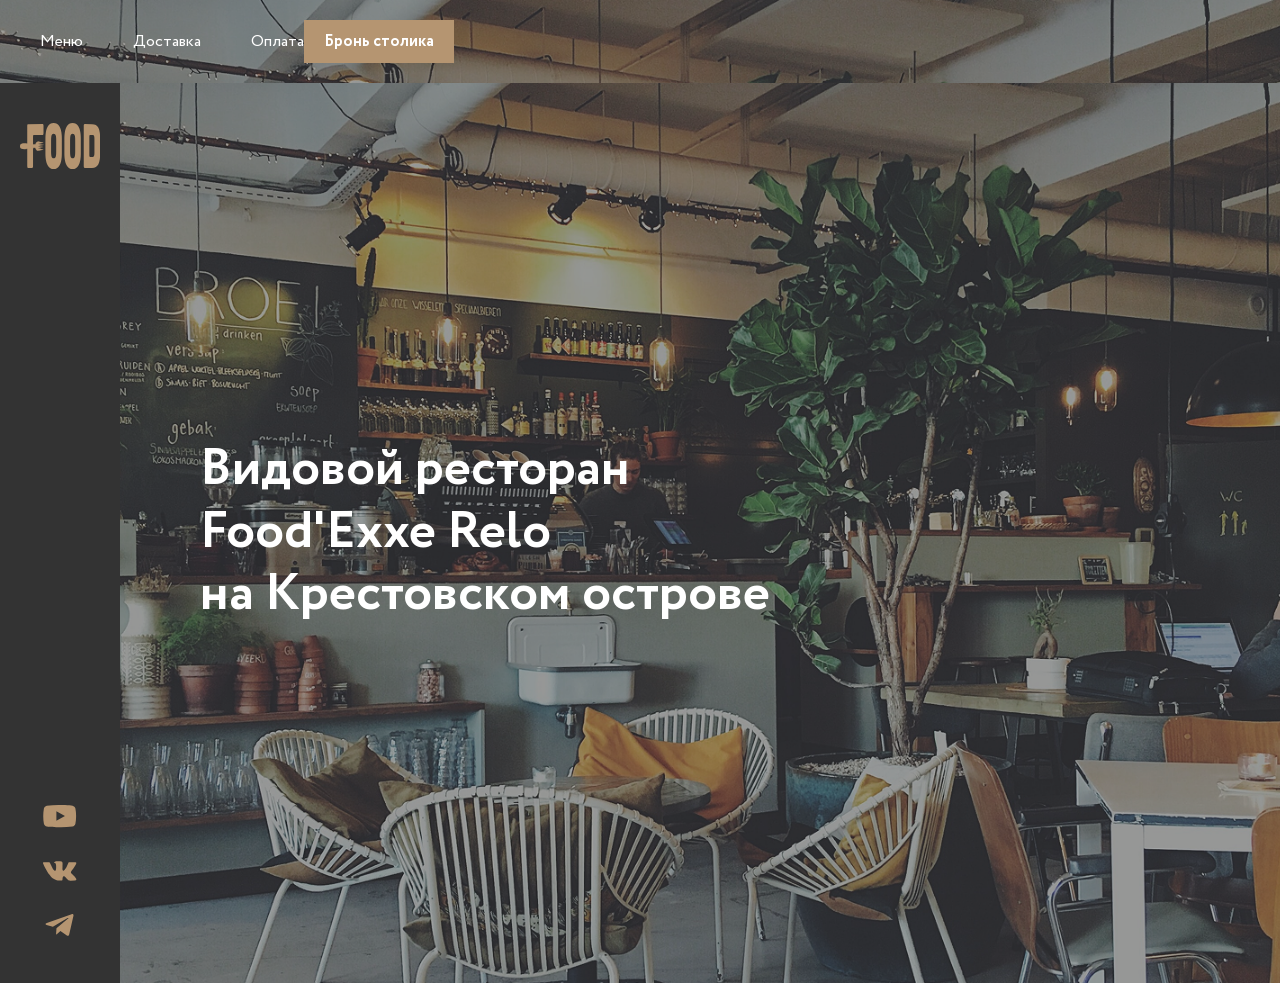
==== index.html @ ebe702dc "Update index.html" ====
<!DOCTYPE html>
<html lang="en">

<head>
    <meta charset="UTF-8">
    <meta name="viewport" content="width=device-width, initial-scale=1.0">
    <title>Food+</title>
    <link rel="stylesheet" href="styles/styles.css">
    <link rel="stylesheet" href="styles/fonts.css">
</head>

<body>
    <!-- ШАПКА (навигация) -->
    <header class="header">
        <div class="header__container">
            <div class="header__nav">
                <ul class="header__list">
                    <li><a class="header__list-link" href="#">Меню</a></li>
                    <li><a class="header__list-link" href="#">Доставка</a></li>
                    <li><a class="header__list-link" href="#">Оплата</a></li>
                </ul>
                <a class="header__button" href="#">Бронь столика</a>
            </div>
        </div>
    </header>

    <!-- ОСНОВНОЙ ЭКРАН (левая полоса + контент) -->
    <main class="main">
        <div class="first-screen">
            <!-- Левая полоса с логотипом и соцсетями -->
            <div class="left-bar">
                <div class="left-bar__logo">
                    <img src="images/logo.svg" alt="Логотип" width="80" height="46">
                </div>
                <div class="left-bar__socials">
                    <a href="#"><img src="images/YouTube_icon.svg" alt="YouTube" width="33.33" height="22.23"></a>
                    <a href="#"><img src="images/Vk_icon.svg" alt="VK" width="33.33" height="22.23"></a>
                    <a href="#"><img src="images/Telegram_icon.svg" alt="Telegram" width="33.33" height="22.23"></a>
                </div>
            </div>

            <!-- Контент справа -->
            <div class="first-screen__content">
                <h1 class="first-screen__title">
                    Видовой ресторан<br>
                    Food'Exxe Relo<br>
                    на Крестовском острове
                </h1>
            </div>
        </div>
    </main>
</body>

</html>
---- styles/styles.css ----
:root {
    --white: #FFFFFF;
    --orang: #B59571;
    --accent: #333333;
}

* {
    margin: 0;
    padding: 0;
    box-sizing: border-box;
}

body {
    font-family: "Circe", sans-serif;
    background-image: url('../images/main_background.png');
    background-repeat: no-repeat;
    background-position: center;
    background-attachment: fixed;
    background-size: cover;
    margin: 0;
    min-height: 100vh;
}

.header {
    display: flex;
    align-items: center;
    padding: 20px 40px;
}

.header__contanier { 
    max-width: 1200px;
    margin-inline: auto;
    padding: 0 20px;
    width: 100%;
}

.header__nav {
    display: flex;
    justify-content: space-between;
    align-items: center;
    width: 100%;
}

.header__right-group {
    display: flex;
    align-items: center;
    gap: 50px;
}

.logo {
    flex-shrink: 0;
}

.header__list {
    display: flex;
    gap: 50px;
    margin: 0;
    padding: 0;
}

ul {
    list-style: none;
}

.header__list-link {
    font-family: "Circe", sans-serif;
    font-weight: 400;
    font-size: 16px;
    letter-spacing: 0px;
    color: var(--white);
    text-decoration: none;
}

a {
    text-decoration: none;
}

.header__button {
    font-weight: 700;
    font-size: 16px;
    color: var(--white);
    padding: 10px 20px;
    background-color: var(--orang);
    text-decoration: none;
    transition: background-color 0.2s;
    white-space: nowrap;
}

.header__button:hover {
    background-color: #9e7a58;
}




.main {
    min-height: 100vh;
}

.first-screen {
    display: flex;
    min-height: 100vh;
}

/* Левая полоса */
.left-bar {
    width: 120px;
    background-color: var(--accent); /* #B59571 */
    display: flex;
    flex-direction: column;
    justify-content: space-between;
    align-items: center;
    padding: 40px 0;
    flex-shrink: 0;
}

.left-bar__logo img {
    display: block;
}

/* Блок с иконками соцсетей */
.left-bar__socials {
    display: flex;
    flex-direction: column;
    gap: 25px;
}

.social-link {
    display: block;
    transition: opacity 0.2s;
}

.social-link:hover {
    opacity: 0.7;
}

.social-link img {
    display: block;
}

/* Правая часть с контентом */
.first-screen__content {
    flex: 1;
    display: flex;
    align-items: center;
    padding-left: 80px;
    background-image: url('../images/main_background.png');
    background-size: cover;
    background-position: center;
}

.first-screen__title {
    font-family: "Circe", sans-serif;
    font-size: 52px;
    font-weight: 700;
    color: var(--white);
    line-height: 1.2;
    max-width: 600px;
}
---- styles/fonts.css ----
@font-face {
    font-family: 'Circe';
    src: url('../fonts/Circe-Regular.woff2') format('woff2');
    font-weight: normal;
    font-style: normal;
    font-display: swap;
}@font-face {
    font-family: 'Circe';
    src: url('../fonts/Circe-Bold.woff2') format('woff2');
    font-weight: 700;
    font-style: normal;
    font-display: swap;
}
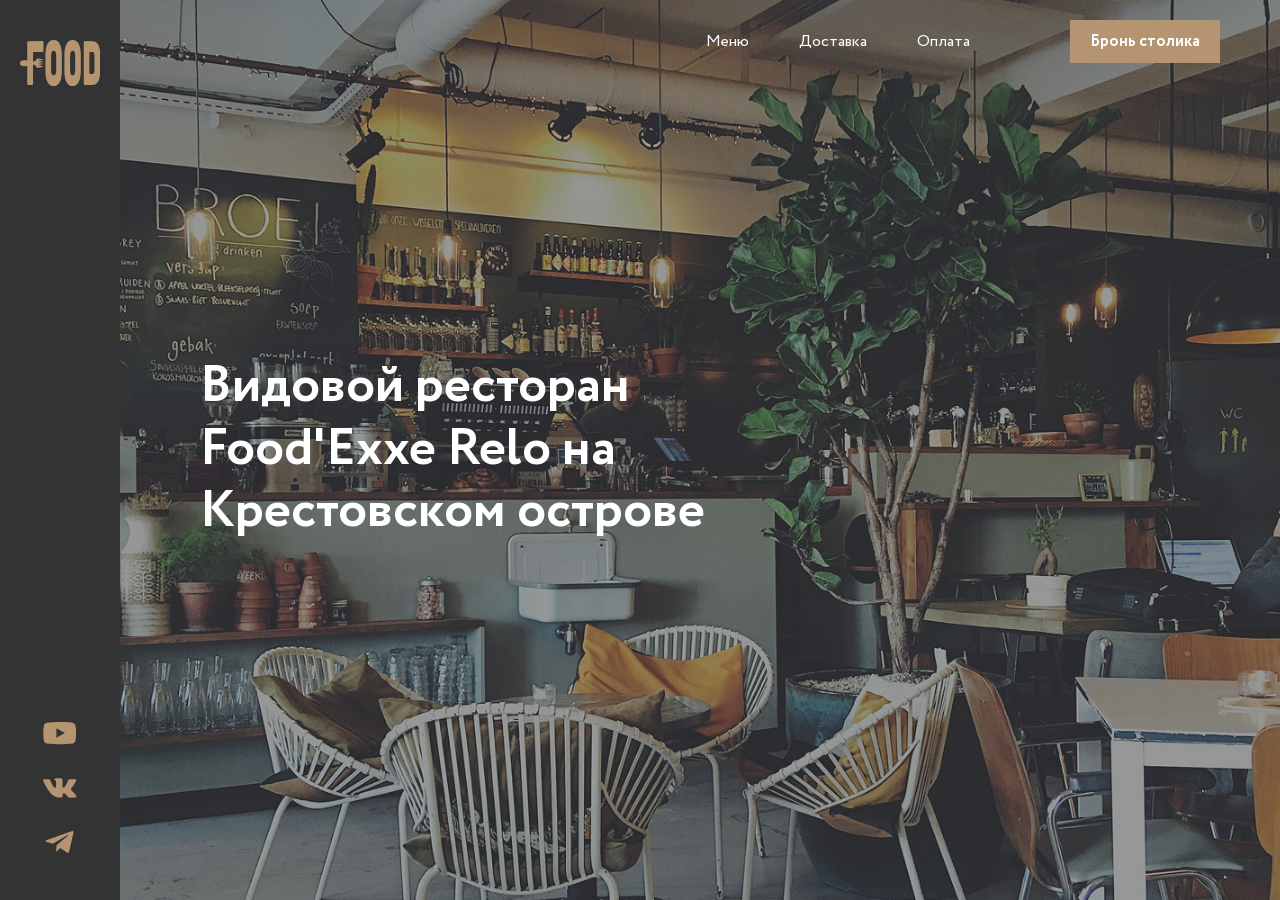
==== commit b88df695: "Update index.html" ====
--- a/index.html
+++ b/index.html
@@ -10,7 +10,7 @@
 </head>
 
 <body>
-    <!-- ШАПКА (навигация) -->
+    <!-- ШАПКА (только навигация справа) -->
     <header class="header">
         <div class="header__container">
             <div class="header__nav">
@@ -27,13 +27,13 @@
     <!-- ОСНОВНОЙ ЭКРАН (левая полоса + контент) -->
     <main class="main">
         <div class="first-screen">
-            <!-- Левая полоса с логотипом и соцсетями -->
+            <!-- Левая полоса: ТОЛЬКО логотип и соцсети -->
             <div class="left-bar">
                 <div class="left-bar__logo">
                     <img src="images/logo.svg" alt="Логотип" width="80" height="46">
                 </div>
                 <div class="left-bar__socials">
-                    <a href="#"><img src="images/YouTube_icon.svg" alt="YouTube" width="33.33" height="22.23"></a>
+                    <a href="#"><img src="images/YouTube_icon.svg" alt="YouTube" width="33.33" height="22.23"></a>                    
                     <a href="#"><img src="images/Vk_icon.svg" alt="VK" width="33.33" height="22.23"></a>
                     <a href="#"><img src="images/Telegram_icon.svg" alt="Telegram" width="33.33" height="22.23"></a>
                 </div>
@@ -41,11 +41,11 @@
 
             <!-- Контент справа -->
             <div class="first-screen__content">
-                <h1 class="first-screen__title">
-                    Видовой ресторан<br>
-                    Food'Exxe Relo<br>
-                    на Крестовском острове
-                </h1>
+                <div class="content-wrapper">
+                    <h1 class="first-screen__title">
+                        Видовой ресторан Food'Exxe Relo на Крестовском острове
+                    </h1>
+                </div>
             </div>
         </div>
     </main>
--- a/styles/styles.css
+++ b/styles/styles.css
@@ -1,7 +1,7 @@
 :root {
     --white: #FFFFFF;
+    --accent: #333333;
     --orang: #B59571;
-    --accent: #333333;
 }
 
 * {
@@ -12,23 +12,22 @@
 
 body {
     font-family: "Circe", sans-serif;
-    background-image: url('../images/main_background.png');
-    background-repeat: no-repeat;
-    background-position: center;
-    background-attachment: fixed;
-    background-size: cover;
     margin: 0;
     min-height: 100vh;
 }
 
+/* ===== ШАПКА ===== */
 .header {
-    display: flex;
-    align-items: center;
+    position: absolute;  /* Важно! Шапка поверх первого экрана */
+    top: 0;
+    left: 0;
+    width: 100%;
+    z-index: 100;
     padding: 20px 40px;
 }
 
-.header__contanier { 
-    max-width: 1200px;
+.header__container {
+    max-width: 1400px;
     margin-inline: auto;
     padding: 0 20px;
     width: 100%;
@@ -36,42 +35,23 @@
 
 .header__nav {
     display: flex;
-    justify-content: space-between;
-    align-items: center;
-    width: 100%;
-}
-
-.header__right-group {
-    display: flex;
+    justify-content: flex-end;
     align-items: center;
     gap: 50px;
-}
-
-.logo {
-    flex-shrink: 0;
 }
 
 .header__list {
     display: flex;
     gap: 50px;
+    list-style: none;
     margin: 0;
     padding: 0;
 }
 
-ul {
-    list-style: none;
-}
-
 .header__list-link {
-    font-family: "Circe", sans-serif;
     font-weight: 400;
     font-size: 16px;
-    letter-spacing: 0px;
     color: var(--white);
-    text-decoration: none;
-}
-
-a {
     text-decoration: none;
 }
 
@@ -82,6 +62,7 @@
     padding: 10px 20px;
     background-color: var(--orang);
     text-decoration: none;
+    margin-left: 50px;
     transition: background-color 0.2s;
     white-space: nowrap;
 }
@@ -90,9 +71,7 @@
     background-color: #9e7a58;
 }
 
-
-
-
+/* ===== ПЕРВЫЙ ЭКРАН ===== */
 .main {
     min-height: 100vh;
 }
@@ -105,7 +84,7 @@
 /* Левая полоса */
 .left-bar {
     width: 120px;
-    background-color: var(--accent); /* #B59571 */
+    background-color: var(--accent);
     display: flex;
     flex-direction: column;
     justify-content: space-between;
@@ -114,28 +93,19 @@
     flex-shrink: 0;
 }
 
-.left-bar__logo img {
-    display: block;
-}
-
-/* Блок с иконками соцсетей */
 .left-bar__socials {
     display: flex;
     flex-direction: column;
     gap: 25px;
 }
 
-.social-link {
+.left-bar__socials a {
     display: block;
     transition: opacity 0.2s;
 }
 
-.social-link:hover {
+.left-bar__socials a:hover {
     opacity: 0.7;
-}
-
-.social-link img {
-    display: block;
 }
 
 /* Правая часть с контентом */
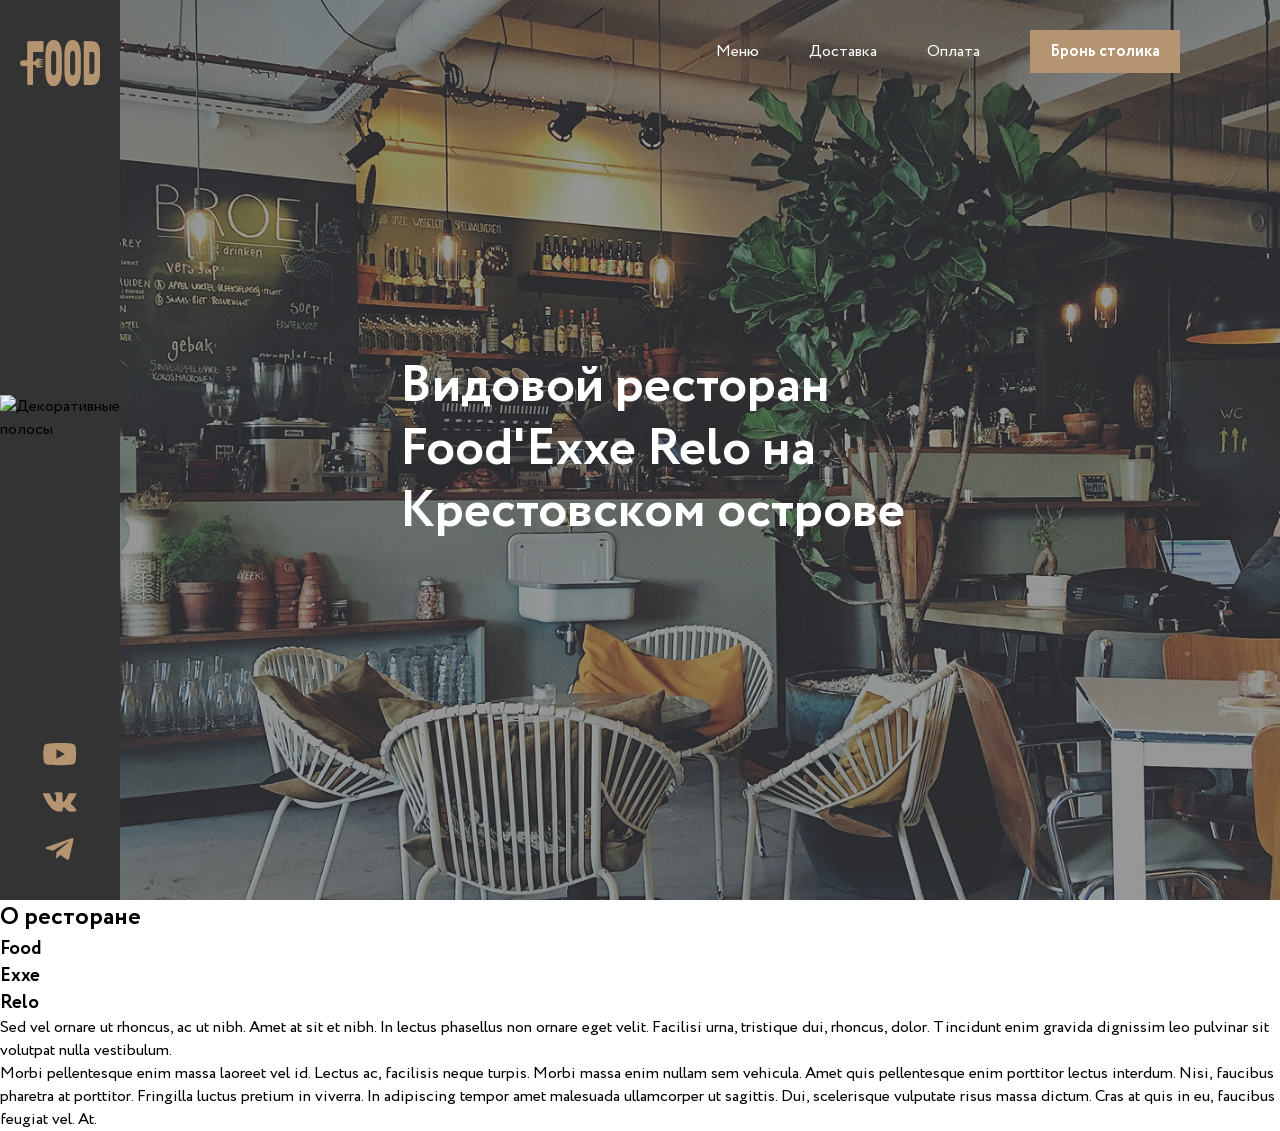
==== commit 359e5b94: "Update index.html" ====
--- a/index.html
+++ b/index.html
@@ -1,16 +1,15 @@
 <!DOCTYPE html>
-<html lang="en">
+<html lang="ru">
 
 <head>
     <meta charset="UTF-8">
     <meta name="viewport" content="width=device-width, initial-scale=1.0">
-    <title>Food+</title>
+    <title>Food'Exxe Relo</title>
     <link rel="stylesheet" href="styles/styles.css">
     <link rel="stylesheet" href="styles/fonts.css">
 </head>
 
 <body>
-    <!-- ШАПКА (только навигация справа) -->
     <header class="header">
         <div class="header__container">
             <div class="header__nav">
@@ -24,30 +23,58 @@
         </div>
     </header>
 
-    <!-- ОСНОВНОЙ ЭКРАН (левая полоса + контент) -->
     <main class="main">
-        <div class="first-screen">
-            <!-- Левая полоса: ТОЛЬКО логотип и соцсети -->
-            <div class="left-bar">
-                <div class="left-bar__logo">
-                    <img src="images/logo.svg" alt="Логотип" width="80" height="46">
+        <section class="hero">
+            <div class="hero__container">
+                <div class="first-screen">
+                    <div class="left-bar">
+                        <div class="left-bar__logo">
+                            <img src="images/logo.svg" alt="Логотип" width="80" height="46">
+                        </div>
+                        <div class="left-bar__stripes">
+                            <img src="images/stripes.svg" alt="Декоративные полосы">
+                        </div>
+                        <div class="left-bar__socials">
+                            <a href="#"><img src="images/YouTube_icon.svg" alt="YouTube" width="33.33"
+                                    height="22.23"></a>
+                            <a href="#"><img src="images/Vk_icon.svg" alt="VK" width="33.33" height="20"></a>
+                            <a href="#"><img src="images/Telegram_icon.svg" alt="Telegram" width="22.22"
+                                    height="17.78"></a>
+                        </div>
+                    </div>
+                    <div class="first-screen__content">
+                        <div class="content-wrapper">
+                            <h1 class="first-screen__title">
+                                Видовой ресторан Food'Exxe Relo на Крестовском острове
+                            </h1>
+                        </div>
+                    </div>
                 </div>
-                <div class="left-bar__socials">
-                    <a href="#"><img src="images/YouTube_icon.svg" alt="YouTube" width="33.33" height="22.23"></a>                    
-                    <a href="#"><img src="images/Vk_icon.svg" alt="VK" width="33.33" height="22.23"></a>
-                    <a href="#"><img src="images/Telegram_icon.svg" alt="Telegram" width="33.33" height="22.23"></a>
+                <div>
+        </section>
+        <section class="about">
+            <div class="about__container">
+                <div class="about__content">
+                    <h2 class="about__subtitle">О ресторане</h2>
+                    <h3 class="about__title">
+                       Food<br> Exxe<br> Relo<br> 
+                    </h3>
+                    <p class="about__text">
+                        Sed vel ornare ut rhoncus, ac ut nibh. Amet at sit et nibh. In lectus phasellus non ornare eget
+                        velit. Facilisi urna, tristique dui, rhoncus, dolor. Tincidunt enim gravida dignissim leo
+                        pulvinar sit volutpat nulla vestibulum.
+                    </p>
+                    <p class="about__text">
+                        Morbi pellentesque enim massa laoreet vel id. Lectus ac, facilisis neque turpis. Morbi massa
+                        enim nullam sem vehicula. Amet quis pellentesque enim porttitor lectus interdum. Nisi, faucibus
+                        pharetra at porttitor. Fringilla luctus pretium in viverra. In adipiscing tempor amet malesuada
+                        ullamcorper ut sagittis. Dui, scelerisque vulputate risus massa dictum. Cras at quis in eu,
+                        faucibus feugiat vel. At.
+                    </p>
                 </div>
             </div>
+        </section>
 
-            <!-- Контент справа -->
-            <div class="first-screen__content">
-                <div class="content-wrapper">
-                    <h1 class="first-screen__title">
-                        Видовой ресторан Food'Exxe Relo на Крестовском острове
-                    </h1>
-                </div>
-            </div>
-        </div>
     </main>
 </body>
 
--- a/styles/styles.css
+++ b/styles/styles.css
@@ -1,6 +1,6 @@
 :root {
     --white: #FFFFFF;
-    --accent: #333333;
+    --accent: #333333;  
     --orang: #B59571;
 }
 
@@ -16,20 +16,18 @@
     min-height: 100vh;
 }
 
-/* ===== ШАПКА ===== */
+/* ===== ШАПКА (навигация справа) ===== */
 .header {
-    position: absolute;  /* Важно! Шапка поверх первого экрана */
+    position: absolute;
     top: 0;
-    left: 0;
-    width: 100%;
+    right: 0;      
+    left: auto;
+    width: auto;
     z-index: 100;
-    padding: 20px 40px;
+    padding: 30px 100px;  
 }
 
 .header__container {
-    max-width: 1400px;
-    margin-inline: auto;
-    padding: 0 20px;
     width: 100%;
 }
 
@@ -44,8 +42,6 @@
     display: flex;
     gap: 50px;
     list-style: none;
-    margin: 0;
-    padding: 0;
 }
 
 .header__list-link {
@@ -62,7 +58,6 @@
     padding: 10px 20px;
     background-color: var(--orang);
     text-decoration: none;
-    margin-left: 50px;
     transition: background-color 0.2s;
     white-space: nowrap;
 }
@@ -81,7 +76,7 @@
     min-height: 100vh;
 }
 
-/* Левая полоса */
+/* Левая полоса (ТОЛЬКО логотип и соцсети) */
 .left-bar {
     width: 120px;
     background-color: var(--accent);
@@ -99,13 +94,10 @@
     gap: 25px;
 }
 
-.left-bar__socials a {
+.left-bar__socials img {
+    width: 33.33px;
+    height: 22.23px;
     display: block;
-    transition: opacity 0.2s;
-}
-
-.left-bar__socials a:hover {
-    opacity: 0.7;
 }
 
 /* Правая часть с контентом */
@@ -113,10 +105,11 @@
     flex: 1;
     display: flex;
     align-items: center;
-    padding-left: 80px;
+    justify-content: center;  
     background-image: url('../images/main_background.png');
     background-size: cover;
     background-position: center;
+    padding: 0 60px;
 }
 
 .first-screen__title {
@@ -126,4 +119,5 @@
     color: var(--white);
     line-height: 1.2;
     max-width: 600px;
+    text-align: left;
 }
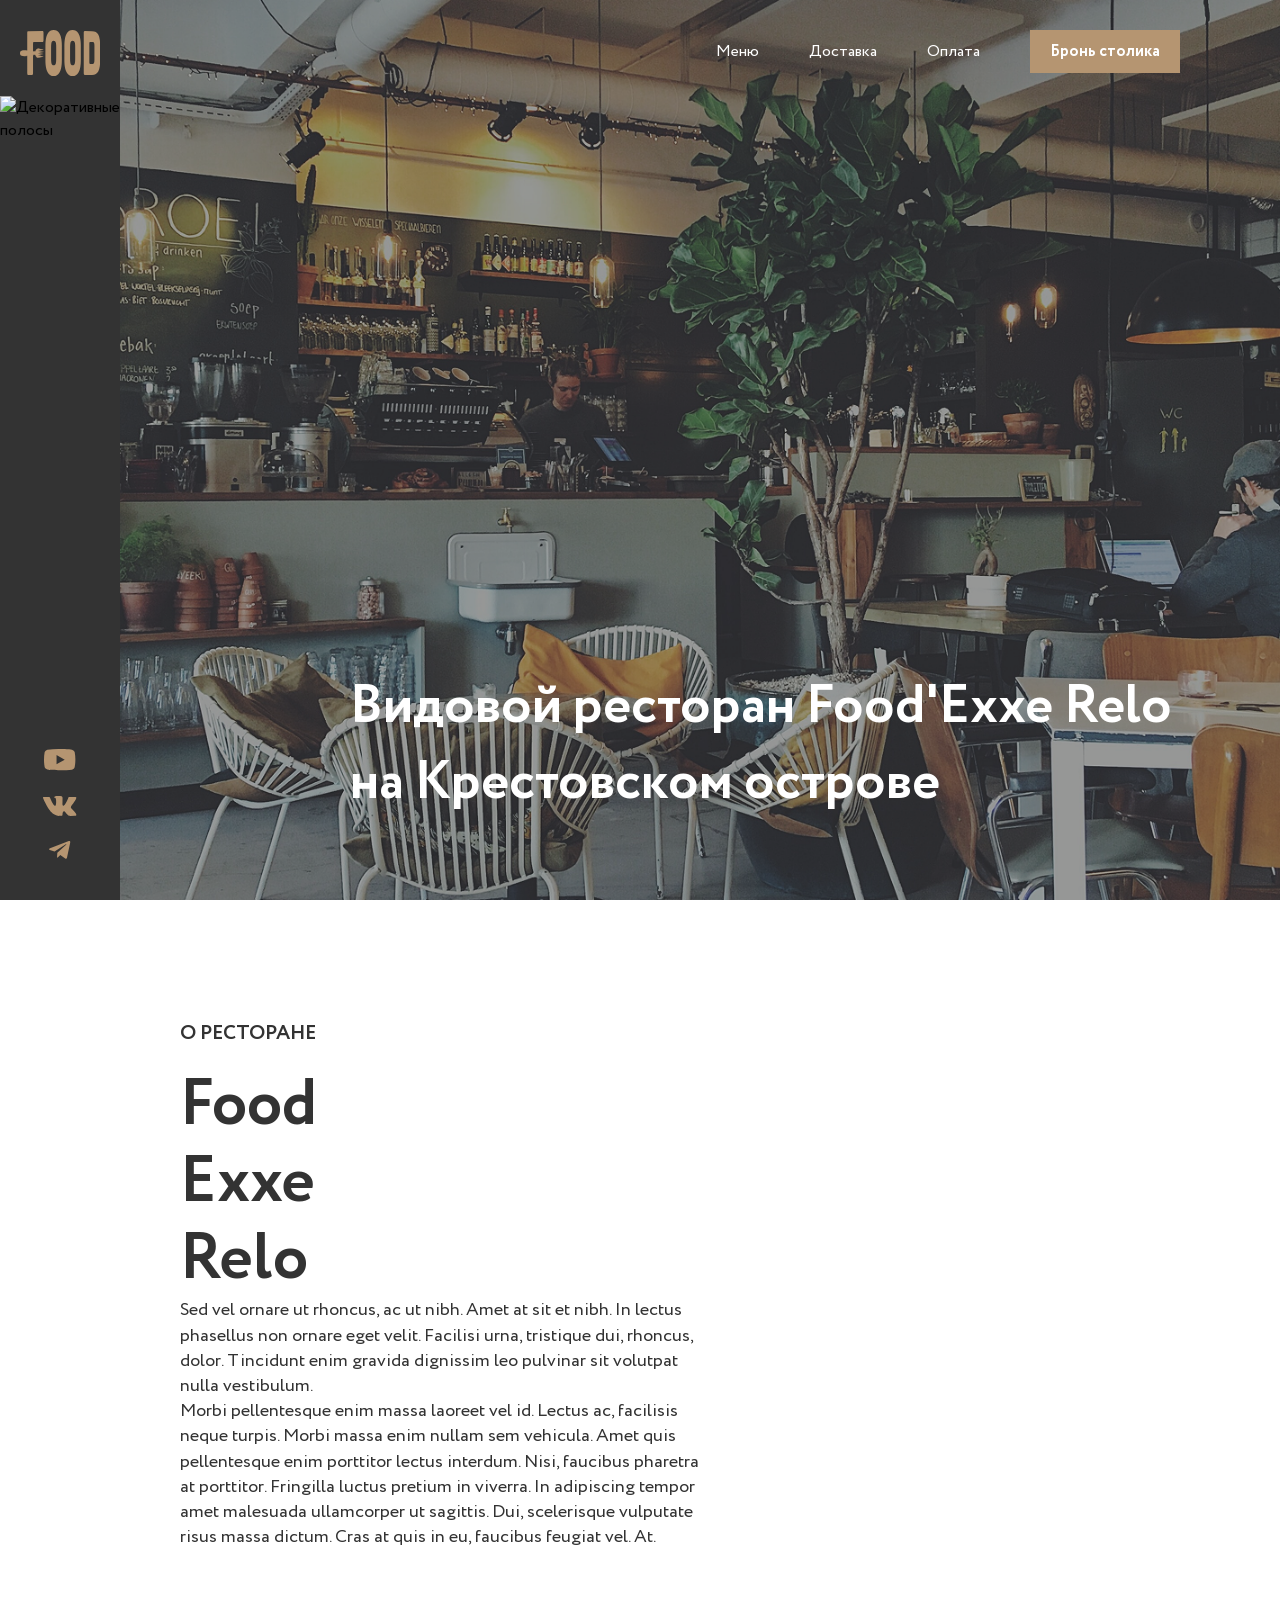
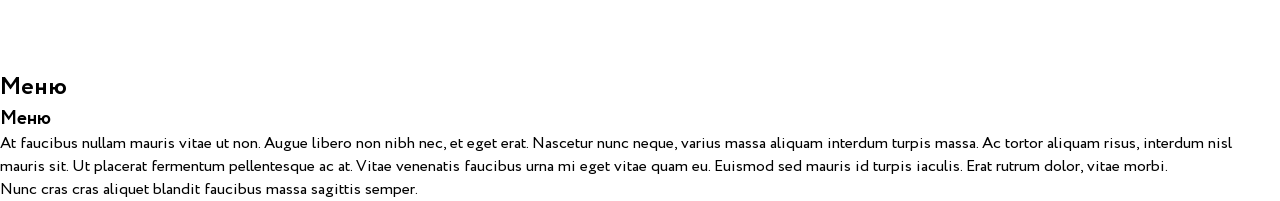
==== commit f1a6594a: "Update index.html" ====
--- a/index.html
+++ b/index.html
@@ -11,16 +11,16 @@
 
 <body>
     <header class="header">
-        <div class="header__container">
-            <div class="header__nav">
+        <nav class="header__container">
+            <nav class="header__nav">
                 <ul class="header__list">
                     <li><a class="header__list-link" href="#">Меню</a></li>
                     <li><a class="header__list-link" href="#">Доставка</a></li>
                     <li><a class="header__list-link" href="#">Оплата</a></li>
                 </ul>
                 <a class="header__button" href="#">Бронь столика</a>
-            </div>
-        </div>
+            </nav>
+        </nav>
     </header>
 
     <main class="main">
@@ -34,13 +34,13 @@
                         <div class="left-bar__stripes">
                             <img src="images/stripes.svg" alt="Декоративные полосы">
                         </div>
-                        <div class="left-bar__socials">
+                        <nav class="left-bar__socials">
                             <a href="#"><img src="images/YouTube_icon.svg" alt="YouTube" width="33.33"
                                     height="22.23"></a>
                             <a href="#"><img src="images/Vk_icon.svg" alt="VK" width="33.33" height="20"></a>
                             <a href="#"><img src="images/Telegram_icon.svg" alt="Telegram" width="22.22"
                                     height="17.78"></a>
-                        </div>
+                        </nav>
                     </div>
                     <div class="first-screen__content">
                         <div class="content-wrapper">
@@ -74,6 +74,28 @@
                 </div>
             </div>
         </section>
+        <section class="menu">
+            <div class="menu__contanier">
+                <div class="menu__content">
+                    <h2 class="menu__subtitle">Меню</h2>
+                    <h3 class="menu__title">Меню</h3>
+                    <p class="menu__text">
+                        At faucibus nullam mauris vitae ut non. Augue libero non nibh nec,
+                        et eget erat. Nascetur nunc neque, varius massa aliquam interdum
+                        turpis massa. Ac tortor aliquam risus, interdum nisl mauris sit. Ut
+                        placerat fermentum pellentesque ac at. Vitae venenatis faucibus
+                        urna mi eget vitae quam eu. Euismod sed mauris id turpis iaculis. Erat
+                        rutrum dolor, vitae morbi.
+                    </p>
+                    <p class="menu__text">
+                        Nunc cras cras aliquet blandit faucibus massa sagittis semper.
+                    </p>
+                </div>
+                <div class="menu_picture">
+                    
+                </div>
+            </div>
+        </section>
 
     </main>
 </body>
--- a/styles/styles.css
+++ b/styles/styles.css
@@ -16,7 +16,7 @@
     min-height: 100vh;
 }
 
-/* ===== ШАПКА (навигация справа) ===== */
+/* Шапка */
 .header {
     position: absolute;
     top: 0;
@@ -27,8 +27,9 @@
     padding: 30px 100px;  
 }
 
-.header__container {
+[class*="__container"]{
     width: 100%;
+    margin-inline: auto;
 }
 
 .header__nav {
@@ -66,58 +67,148 @@
     background-color: #9e7a58;
 }
 
-/* ===== ПЕРВЫЙ ЭКРАН ===== */
+/* Первая страница */
 .main {
     min-height: 100vh;
 }
 
+.hero {
+    padding-block: 0px;
+}
+
+.hero__container{
+    position: relative;
+}
+
 .first-screen {
     display: flex;
     min-height: 100vh;
 }
 
-/* Левая полоса (ТОЛЬКО логотип и соцсети) */
+/* Левая полоса */
 .left-bar {
     width: 120px;
     background-color: var(--accent);
     display: flex;
     flex-direction: column;
-    justify-content: space-between;
     align-items: center;
-    padding: 40px 0;
     flex-shrink: 0;
+    min-height: 100vh;
+}
+
+.left-bar__logo {
+    margin-top: 30px;
+}
+
+.left-bar__logo img {
+    display: block;
+    max-width: 80px;
+    height: auto;
+}
+
+.left-bar__stripes {
+    margin-top: 20px;
+}
+
+.left-bar__stripes img {
+    display: block;
+    width: auto;
+    height: auto;
 }
 
 .left-bar__socials {
+    margin-top: auto;
+    margin-bottom: 41px;
     display: flex;
     flex-direction: column;
+    align-items: center;
     gap: 25px;
 }
 
+.left-bar__socials a {
+    display: flex;
+    justify-content: center;
+    padding: 0 43px;
+}
+
 .left-bar__socials img {
-    width: 33.33px;
-    height: 22.23px;
     display: block;
-}
-
-/* Правая часть с контентом */
-.first-screen__content {
+    object-fit: contain;
+}
+
+/* часть с текстом */
+.first-screen{
     flex: 1;
-    display: flex;
-    align-items: center;
-    justify-content: center;  
     background-image: url('../images/main_background.png');
     background-size: cover;
     background-position: center;
+    position: relative;
+}
+
+.first-screen__title { 
+    position: absolute;
+    padding-block: 670px;
+    left: 350px;
+    right: auto;
+    bottom: auto;
+    
+    font-family: "Circe", sans-serif;
+    font-weight: 700;
+    font-size: 54px;
+    line-height: 140%;
+    letter-spacing: normal;
+    color: var(--white);
+    
+    max-width: 856px;
+    margin: 0;
+}
+
+/* О ресторане */
+.about {
+    padding: 120px;
+}
+
+.about__container {
+    max-width: 1200px;
+    margin: 0 auto;
     padding: 0 60px;
 }
 
-.first-screen__title {
-    font-family: "Circe", sans-serif;
-    font-size: 52px;
-    font-weight: 700;
-    color: var(--white);
-    line-height: 1.2;
+.about__content {
     max-width: 600px;
-    text-align: left;
-}
+}
+
+.about__subtitle {
+    font-family: "Circe", sans-serif;
+    font-weight: 700;
+    font-size: 20px;
+    line-height: 140%;
+    color: var(--accent);
+    text-transform: uppercase;
+    margin-bottom: 20px;
+}
+
+.about__title {
+    font-family: "Circe", sans-serif;
+    font-weight: 700;
+    font-size: 64px;
+    color: var(--accent);
+    line-height: 120%;
+    display: flex;
+    flex-direction: column;
+    gap: 220px;
+    justify-content: space-between;
+    flex-direction: row;
+     align-items: center;
+}
+
+.about__text {
+    font-family: "Circe", sans-serif;
+    font-weight: 400;
+    font-size: 18px;
+    line-height: 140%;
+    color: var(--accent);
+    margin-bottom: 16px;
+    max-width: 526px;
+    margin: 0;
+}
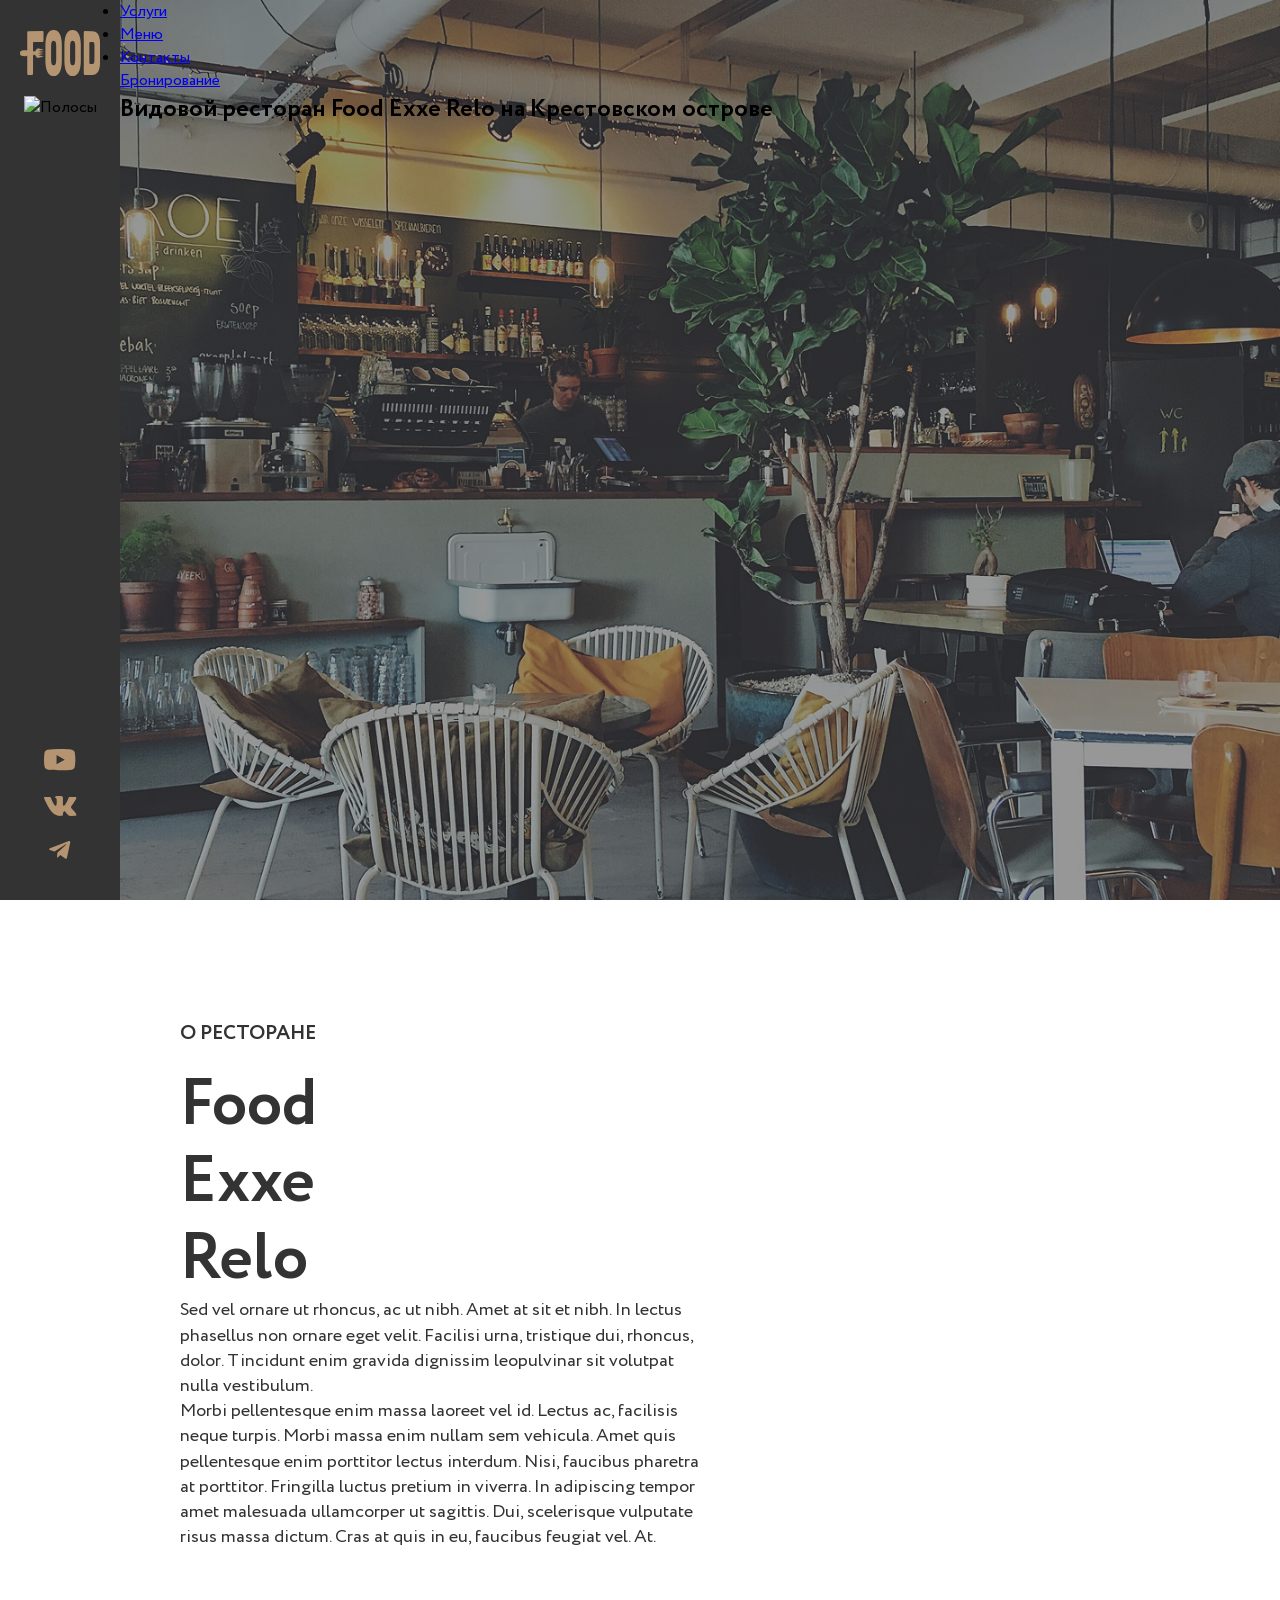
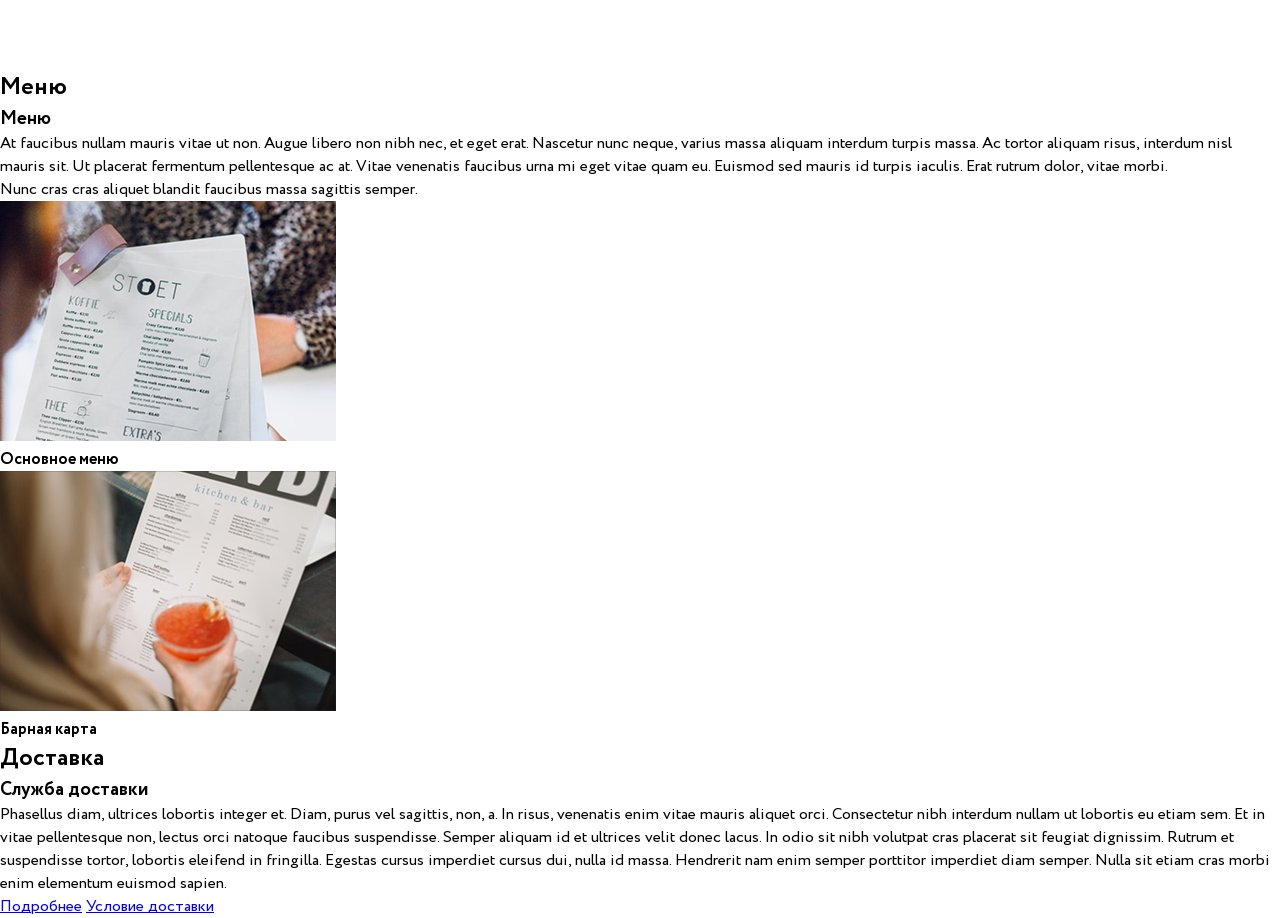
==== commit cfab416c: "Update index.html" ====
--- a/index.html
+++ b/index.html
@@ -10,89 +10,153 @@
 </head>
 
 <body>
-    <header class="header">
-        <nav class="header__container">
-            <nav class="header__nav">
-                <ul class="header__list">
-                    <li><a class="header__list-link" href="#">Меню</a></li>
-                    <li><a class="header__list-link" href="#">Доставка</a></li>
-                    <li><a class="header__list-link" href="#">Оплата</a></li>
-                </ul>
-                <a class="header__button" href="#">Бронь столика</a>
-            </nav>
-        </nav>
-    </header>
+    <main class="main">
+        <div class="first-screen">
 
-    <main class="main">
-        <section class="hero">
-            <div class="hero__container">
-                <div class="first-screen">
-                    <div class="left-bar">
-                        <div class="left-bar__logo">
-                            <img src="images/logo.svg" alt="Логотип" width="80" height="46">
-                        </div>
-                        <div class="left-bar__stripes">
-                            <img src="images/stripes.svg" alt="Декоративные полосы">
-                        </div>
-                        <nav class="left-bar__socials">
-                            <a href="#"><img src="images/YouTube_icon.svg" alt="YouTube" width="33.33"
-                                    height="22.23"></a>
-                            <a href="#"><img src="images/Vk_icon.svg" alt="VK" width="33.33" height="20"></a>
-                            <a href="#"><img src="images/Telegram_icon.svg" alt="Telegram" width="22.22"
-                                    height="17.78"></a>
+            <aside class="left-bar">
+                <div class="left-bar__logo">
+                    <img src="images/logo.svg" alt="Logo">
+                </div>
+                <div class="left-bar__stripes">
+                    <img src="images/stripes.svg" alt="Полосы">
+                </div>
+                <div class="left-bar__socials">
+                    <a href="#"><img src="images/YouTube_icon.svg" alt="YouTube" width="33" height="22"></a>
+                    <a href="#"><img src="images/Vk_icon.svg" alt="Vk" width="33" height="20"></a>
+                    <a href="#"><img src="images/Telegram_icon.svg" alt="Telegram" width="22" height="18"></a>
+                </div>
+            </aside>
+
+            <section class="hero">
+                <header class="hero__header">
+                    <div class="hero__container">
+                        <nav class="hero__nav">
+                            <ul class="hero__list">
+                                <li><a href="#" class="hero__list-link">Услуги</a></li>
+                                <li><a href="#" class="hero__list-link">Меню</a></li>
+                                <li><a href="#" class="hero__list-link">Контакты</a></li>
+                            </ul>
+                            <a href="#" class="hero__button">Бронирование</a>
                         </nav>
                     </div>
-                    <div class="first-screen__content">
-                        <div class="content-wrapper">
-                            <h1 class="first-screen__title">
-                                Видовой ресторан Food'Exxe Relo на Крестовском острове
-                            </h1>
+                </header>
+                <h1 class="hero__title">
+                    Видовой ресторан Food Exxe Relo
+                    на Крестовском острове
+                </h1>
+            </section>
+        </div>
+
+        <section class="about">
+            <div class="about__container section-container">
+                <div class="about__header section-header">
+                    <h2 class="about__subtitle section__subtitle">О ресторане</h2>
+                    <div class="about-right__strip section__strip">
+                        <span class="section__strip-line"></span>
+                    </div>
+                </div>
+
+                <div class="about__row">
+                    <h3 class="about__title section__title-large">Food<br> Exxe<br> Relo</h3>
+                    <div class="about__text-wrapper section__text-wrapper">
+                        <p class="about__text section__text">
+                            Sed vel ornare ut rhoncus, ac ut nibh. Amet at sit et nibh. In lectus
+                            phasellus non ornare eget velit. Facilisi urna, tristique dui, rhoncus,
+                            dolor. Tincidunt enim gravida dignissim leopulvinar sit volutpat
+                            nulla vestibulum.
+                        </p>
+                        <p class="about__text section__text">
+                            Morbi pellentesque enim massa laoreet vel id. Lectus ac, facilisis
+                            neque turpis. Morbi massa enim nullam sem vehicula. Amet quis
+                            pellentesque enim porttitor lectus interdum. Nisi, faucibus pharetra
+                            at porttitor. Fringilla luctus pretium in viverra. In adipiscing tempor
+                            amet malesuada ullamcorper ut sagittis. Dui, scelerisque vulputate
+                            risus massa dictum. Cras at quis in eu, faucibus feugiat vel. At.
+                        </p>
+                    </div>
+                </div>
+            </div>
+        </section>
+
+        <section class="menu">
+            <div class="menu__container section-container">
+                <div class="menu__header section-header">
+                    <h2 class="menu__subtitle section__subtitle">Меню</h2>
+                    <div class="menu__strip section__strip">
+                        <span class="menu__strip-line section__strip-line"></span>
+                    </div>
+                </div>
+
+                <div class="menu__content">
+                    <div class="menu__row">
+                        <h3 class="menu__title section__title-large">Меню</h3>
+                        <div class="menu__text-wrapper section__text-wrapper">
+                            <p class="menu__text section__text">
+                                At faucibus nullam mauris vitae ut non. Augue libero non nibh nec,
+                                et eget erat. Nascetur nunc neque, varius massa aliquam interdum
+                                turpis massa. Ac tortor aliquam risus, interdum nisl mauris sit. Ut
+                                placerat fermentum pellentesque ac at. Vitae venenatis faucibus
+                                urna mi eget vitae quam eu. Euismod sed mauris id turpis iaculis. Erat
+                                rutrum dolor, vitae morbi.
+                            </p>
+                            <p class="menu__text section__text">
+                                Nunc cras cras aliquet blandit faucibus massa sagittis semper.
+                            </p>
+                        </div>
+                    </div>
+
+                    <div class="menu__pictures">
+                        <div class="menu__picture">
+                            <img class="picture" src="images/main_menu.jpg" alt="Меню">
+                            <div class="menu__under-text-first">
+                                <h4 class="under__pictures">Основное меню</h4>
+                                <span class="right__strip"></span>
+                            </div>
+                        </div>
+
+                        <div class="menu__picture">
+                            <img class="picture-second" src="images/bar_menu.jpg" alt="Меню">
+                            <div class="menu__under-text-second">
+                                <h4 class="under__pictures">Барная карта</h4>
+                                <span class="right__strip"></span>
+                            </div>
                         </div>
                     </div>
                 </div>
-                <div>
-        </section>
-        <section class="about">
-            <div class="about__container">
-                <div class="about__content">
-                    <h2 class="about__subtitle">О ресторане</h2>
-                    <h3 class="about__title">
-                       Food<br> Exxe<br> Relo<br> 
-                    </h3>
-                    <p class="about__text">
-                        Sed vel ornare ut rhoncus, ac ut nibh. Amet at sit et nibh. In lectus phasellus non ornare eget
-                        velit. Facilisi urna, tristique dui, rhoncus, dolor. Tincidunt enim gravida dignissim leo
-                        pulvinar sit volutpat nulla vestibulum.
-                    </p>
-                    <p class="about__text">
-                        Morbi pellentesque enim massa laoreet vel id. Lectus ac, facilisis neque turpis. Morbi massa
-                        enim nullam sem vehicula. Amet quis pellentesque enim porttitor lectus interdum. Nisi, faucibus
-                        pharetra at porttitor. Fringilla luctus pretium in viverra. In adipiscing tempor amet malesuada
-                        ullamcorper ut sagittis. Dui, scelerisque vulputate risus massa dictum. Cras at quis in eu,
-                        faucibus feugiat vel. At.
-                    </p>
-                </div>
             </div>
         </section>
-        <section class="menu">
-            <div class="menu__contanier">
-                <div class="menu__content">
-                    <h2 class="menu__subtitle">Меню</h2>
-                    <h3 class="menu__title">Меню</h3>
-                    <p class="menu__text">
-                        At faucibus nullam mauris vitae ut non. Augue libero non nibh nec,
-                        et eget erat. Nascetur nunc neque, varius massa aliquam interdum
-                        turpis massa. Ac tortor aliquam risus, interdum nisl mauris sit. Ut
-                        placerat fermentum pellentesque ac at. Vitae venenatis faucibus
-                        urna mi eget vitae quam eu. Euismod sed mauris id turpis iaculis. Erat
-                        rutrum dolor, vitae morbi.
-                    </p>
-                    <p class="menu__text">
-                        Nunc cras cras aliquet blandit faucibus massa sagittis semper.
-                    </p>
+
+        <section class="delivery">
+            <div class="delivery__container section-container">
+                
+                <div class="delivery__header section-header">
+                    <h2 class="delivery__subtitel section__subtitle">Доставка</h2>
+                    <div class="delivery__strip section__strip">
+                        <span class="delivery__strip-line section__strip-line"></span>
+                    </div>
                 </div>
-                <div class="menu_picture">
-                    
+
+                <div class="dlivery__content">
+                    <div class="delivery__row">
+                        <h3 class="delivery__title section__title-large">Служба доставки</h3>
+                        <div class="delivery__text-wrapper section__text-wrapper">
+                            <p class="delivery__text section__text">
+                                Phasellus diam, ultrices lobortis integer et. Diam, purus vel sagittis, 
+                                non, a. In risus, venenatis enim vitae mauris aliquet orci. Consectetur 
+                                nibh interdum nullam ut lobortis eu etiam sem. Et in vitae 
+                                pellentesque non, lectus orci natoque faucibus suspendisse. Semper 
+                                aliquam id et ultrices velit donec lacus. In odio sit nibh volutpat cras 
+                                placerat sit feugiat dignissim. Rutrum et suspendisse tortor, lobortis 
+                                eleifend in fringilla. Egestas cursus imperdiet cursus dui, nulla id 
+                                massa. Hendrerit nam enim semper porttitor imperdiet diam semper. 
+                                Nulla sit etiam cras morbi enim elementum euismod sapien.
+                            </p>
+                        </div>
+                    </div>
+                    <div class="delivery__buttons">
+                        <a href="#" class="delivery__buttons-first">Подробнее</a>
+                        <a href="#" class="delivery__buttons-second">Условие доставки</a>
+                    </div>
                 </div>
             </div>
         </section>
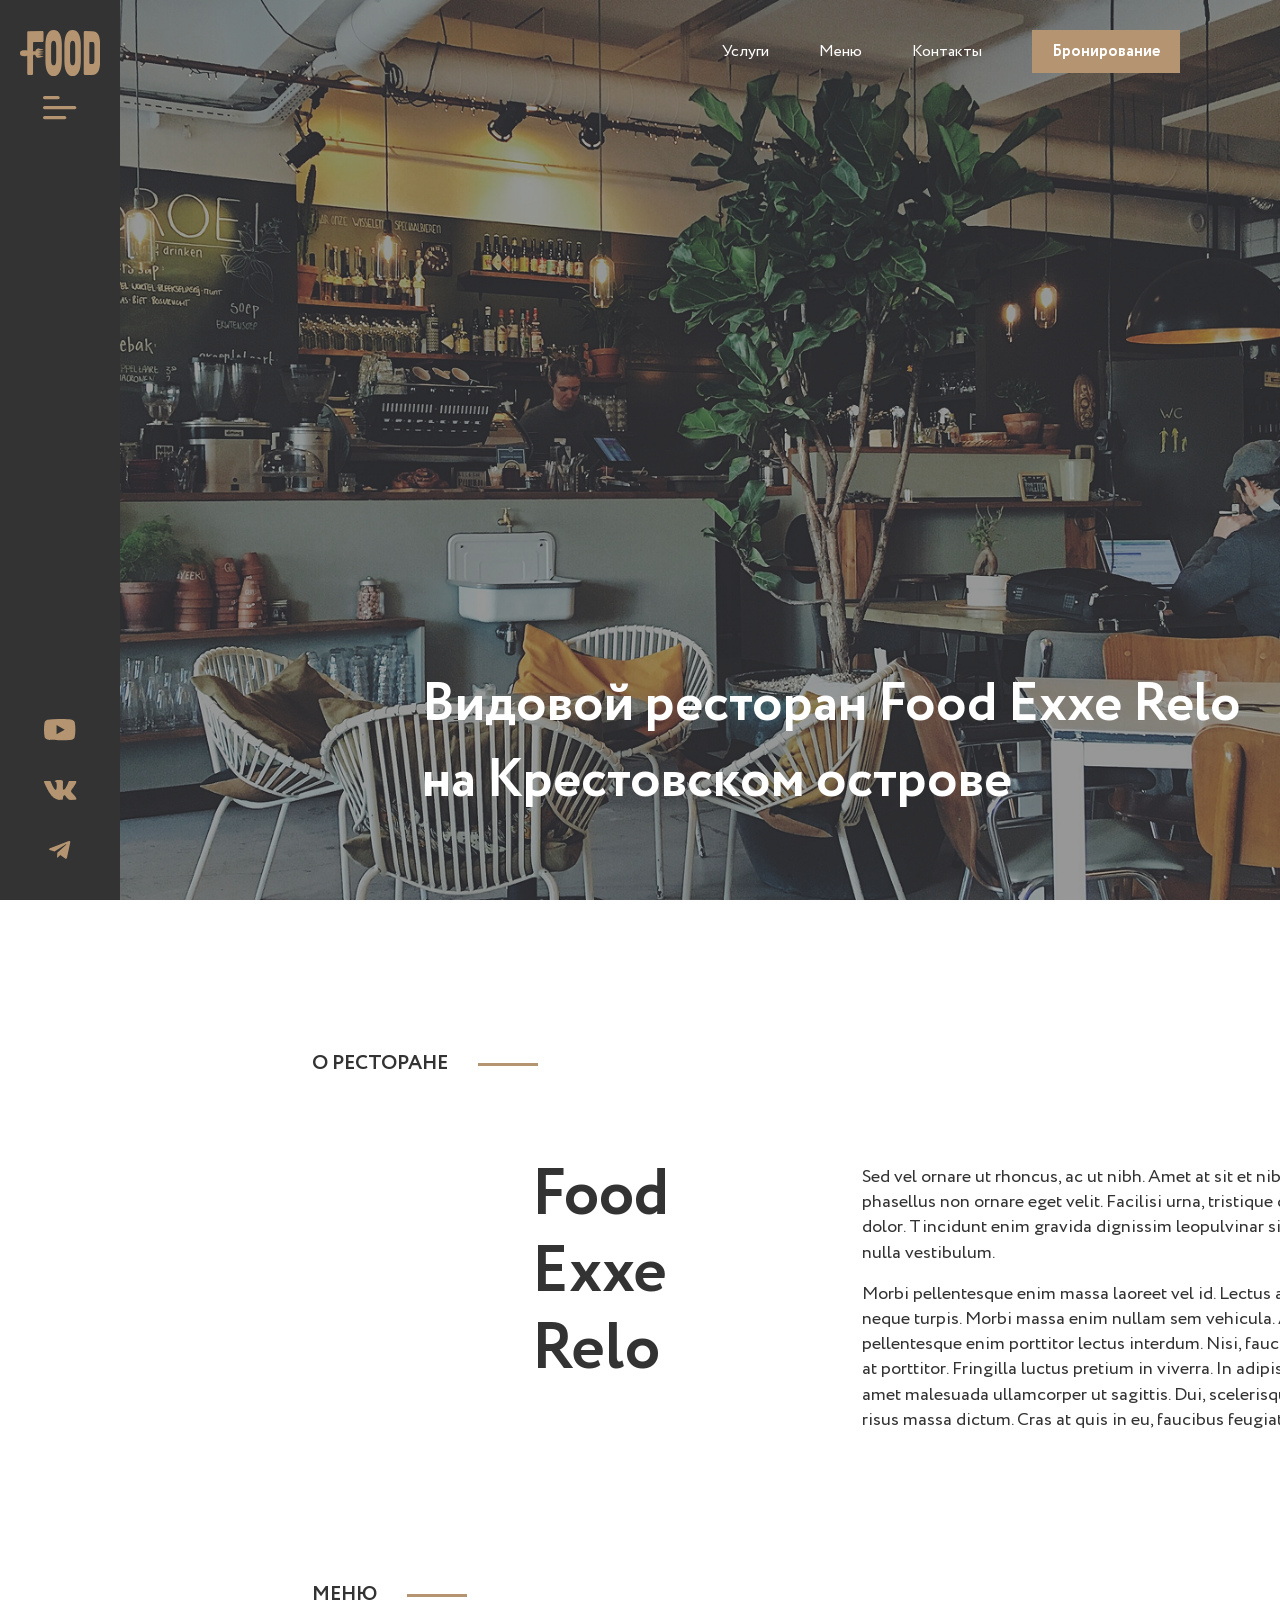
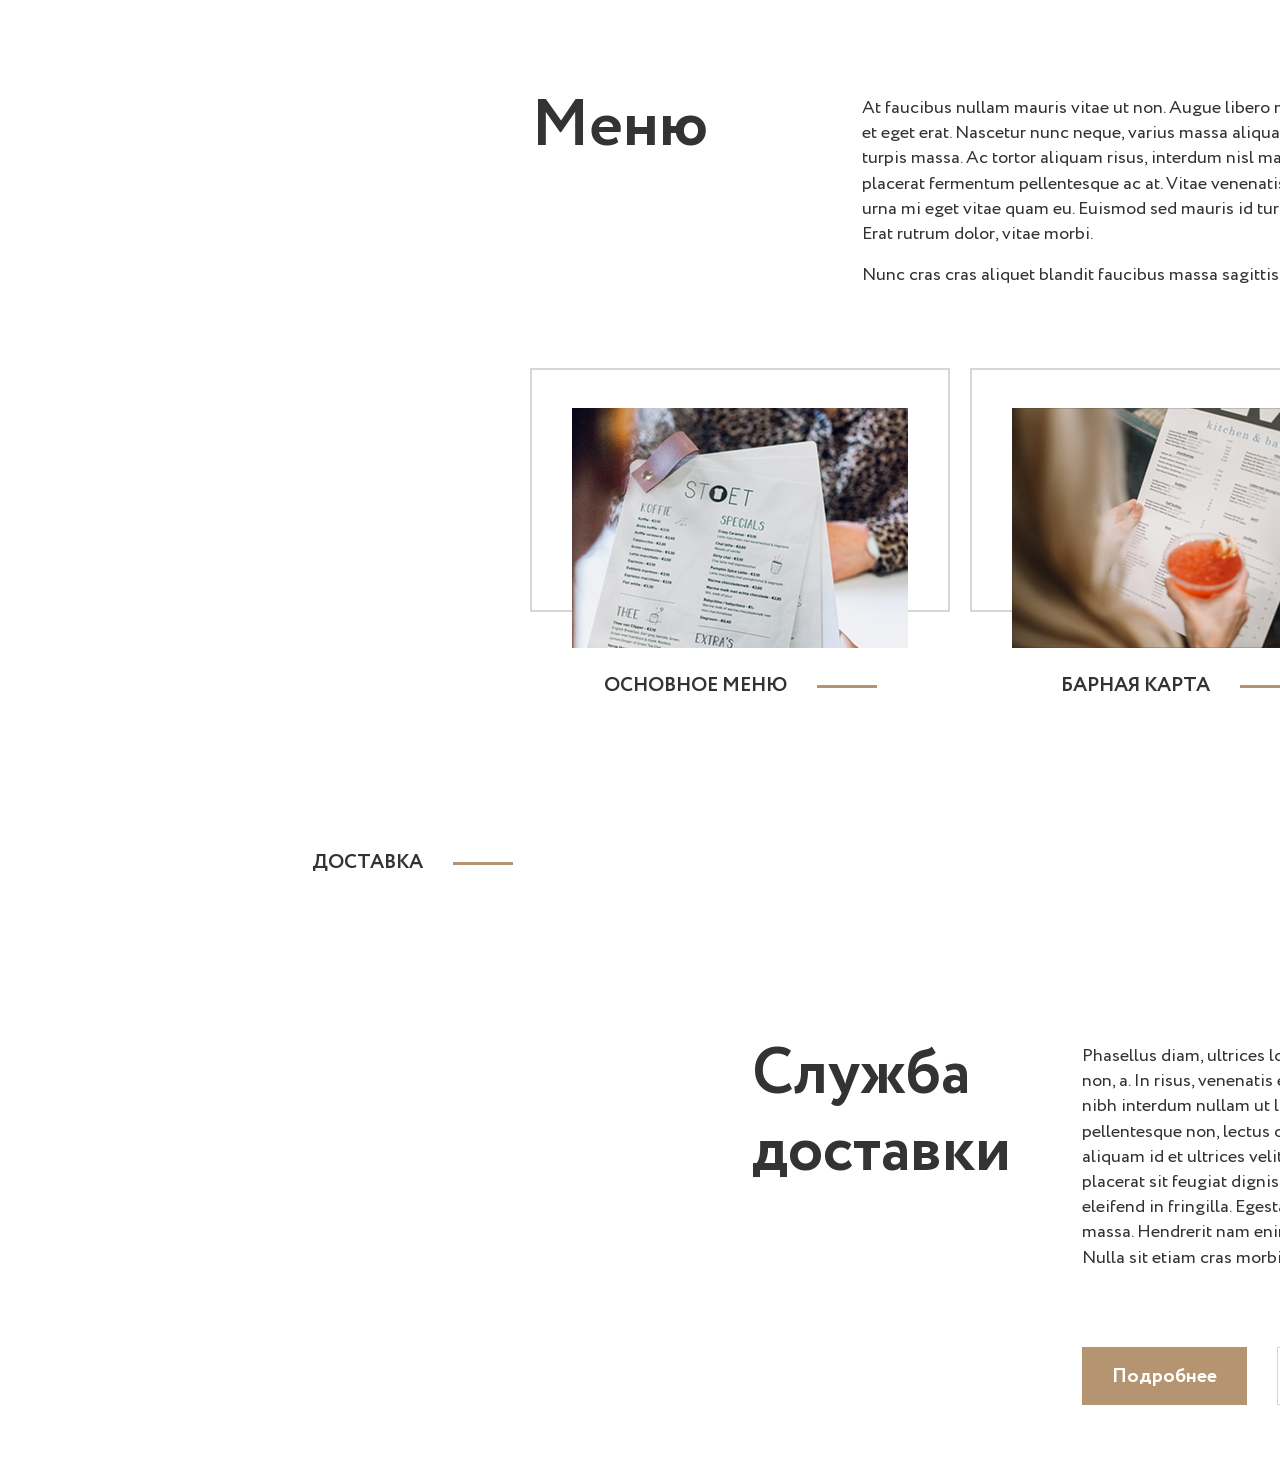
==== commit 637d6c5e: "Update index.html" ====
--- a/index.html
+++ b/index.html
@@ -126,40 +126,41 @@
             </div>
         </section>
 
-        <section class="delivery">
-            <div class="delivery__container section-container">
-                
-                <div class="delivery__header section-header">
-                    <h2 class="delivery__subtitel section__subtitle">Доставка</h2>
-                    <div class="delivery__strip section__strip">
-                        <span class="delivery__strip-line section__strip-line"></span>
-                    </div>
-                </div>
+<section class="delivery">
+    <div class="delivery__container section-container">
+        
+        <div class="delivery__header section-header">
+            <h2 class="delivery__subtitel section__subtitle">Доставка</h2>
+            <div class="delivery__strip section__strip">
+                <span class="delivery__strip-line section__strip-line"></span>
+            </div>
+        </div>
 
-                <div class="dlivery__content">
-                    <div class="delivery__row">
-                        <h3 class="delivery__title section__title-large">Служба доставки</h3>
-                        <div class="delivery__text-wrapper section__text-wrapper">
-                            <p class="delivery__text section__text">
-                                Phasellus diam, ultrices lobortis integer et. Diam, purus vel sagittis, 
-                                non, a. In risus, venenatis enim vitae mauris aliquet orci. Consectetur 
-                                nibh interdum nullam ut lobortis eu etiam sem. Et in vitae 
-                                pellentesque non, lectus orci natoque faucibus suspendisse. Semper 
-                                aliquam id et ultrices velit donec lacus. In odio sit nibh volutpat cras 
-                                placerat sit feugiat dignissim. Rutrum et suspendisse tortor, lobortis 
-                                eleifend in fringilla. Egestas cursus imperdiet cursus dui, nulla id 
-                                massa. Hendrerit nam enim semper porttitor imperdiet diam semper. 
-                                Nulla sit etiam cras morbi enim elementum euismod sapien.
-                            </p>
-                        </div>
-                    </div>
+        <div class="delivery__content">  <!-- ← исправлено: dlivery → delivery -->
+            <div class="delivery__row">
+                <h3 class="delivery__title section__title-large">Служба доставки</h3>
+                <div class="delivery__text-wrapper section__text-wrapper">
+                    <p class="delivery__text section__text">
+                        Phasellus diam, ultrices lobortis integer et. Diam, purus vel sagittis, 
+                        non, a. In risus, venenatis enim vitae mauris aliquet orci. Consectetur 
+                        nibh interdum nullam ut lobortis eu etiam sem. Et in vitae 
+                        pellentesque non, lectus orci natoque faucibus suspendisse. Semper 
+                        aliquam id et ultrices velit donec lacus. In odio sit nibh volutpat cras 
+                        placerat sit feugiat dignissim. Rutrum et suspendisse tortor, lobortis 
+                        eleifend in fringilla. Egestas cursus imperdiet cursus dui, nulla id 
+                        massa. Hendrerit nam enim semper porttitor imperdiet diam semper. 
+                        Nulla sit etiam cras morbi enim elementum euismod sapien.
+                    </p>
+                    <!-- Кнопки ВНУТРИ text-wrapper, чтобы были под текстом -->
                     <div class="delivery__buttons">
                         <a href="#" class="delivery__buttons-first">Подробнее</a>
                         <a href="#" class="delivery__buttons-second">Условие доставки</a>
                     </div>
                 </div>
             </div>
-        </section>
+        </div>
+    </div>
+</section>
 
     </main>
 </body>
--- a/styles/styles.css
+++ b/styles/styles.css
@@ -2,6 +2,10 @@
     --white: #FFFFFF;
     --accent: #333333;  
     --orang: #B59571;
+    
+    --section-margin-block: 150px;
+    --section-margin-left: 312px;
+    --section-margin-right: 532px;
 }
 
 * {
@@ -12,47 +16,209 @@
 
 body {
     font-family: "Circe", sans-serif;
-    margin: 0;
-    min-height: 100vh;
-}
-
-/* Шапка */
-.header {
+}
+
+/* Контейнер */
+
+.section-container {
+    max-width: 100%;
+    margin: 0 auto;
+}
+
+/* Стили */
+
+.about, .menu, .delivery {
+    margin-block: var(--section-margin-block);
+    margin-left: var(--section-margin-left);
+    margin-right: var(--section-margin-right);
+}
+
+/* header */
+
+.section-header {
+    display: flex;
+    align-items: center;
+    gap: 30px;
+    margin-bottom: 80px;
+}
+
+.section__subtitle {
+    font-family: "Circe", sans-serif;
+    color: var(--accent);
+    text-transform: uppercase;
+    font-weight: 700;
+    font-size: 20px;
+    line-height: 140%;
+    margin: 0;
+}
+
+.section__strip {
+    display: flex;
+    align-items: center;
+}
+
+.section__strip-line {
+    width: 60px;
+    height: 3px;
+    background-color: var(--orang);
+    display: inline-block;
+}
+
+/* заголовки h3 */
+
+.about__title, .menu__title, .delivery__title {
+    font-family: "Circe", sans-serif;
+    font-weight: 700;
+    font-size: 64px;
+    line-height: 120%;
+    width: 196px;
+    margin: 0;
+    color: var(--accent);
+    flex-shrink: 0;
+}
+
+/* размещение параграфа */
+
+.about__text-wrapper, .menu__text-wrapper, .delivery__text-wrapper {
+    display: flex;
+    flex-direction: column;
+    gap: 16px;
+    margin-top: 7px;
+}
+
+/* стили параграфа */
+
+.about__text, .menu__text, .delivery__text {
+    font-family: "Circe", sans-serif;
+    font-weight: 400;
+    font-size: 18px;
+    line-height: 140%;
+    color: var(--accent);
+    margin: 0;
+}
+
+/* h3 с текстои */
+
+.about__row, .menu__row {
+    display: flex;
+    justify-content: space-between;
+    gap: 134px;
+}
+
+.right__strip {
+    width: 60px;
+    height: 3px;
+    background-color: var(--orang);
+    display: inline-block;
+}
+
+/* первый экран */
+
+.first-screen {
+    max-width: 1920px;
+    width: 100%;
+    display: flex;
+    height: 100vh;
+    margin: 0 auto;
+    background-image: url('../images/main_background.png');  
+    background-size: cover;
+    background-position: center;
+}
+
+/* черная полоса */
+
+.left-bar {
+    width: 120px;
+    height: 100vh;
+    background-color: var(--accent);
+    display: flex;
+    flex-direction: column;
+    align-items: center;
+    flex-shrink: 0;
+    position: relative;
+    z-index: 2;
+}
+
+.left-bar__logo {
+    display: flex;
+    padding-right: 20px;
+    padding-left: 20px;
+    margin-top: 30px;
+}
+
+.left-bar__stripes {
+    margin-top: 20px;
+}
+
+.left-bar__socials {
+    margin-top: auto;
+    margin-bottom: 30px;
+    display: flex;
+    flex-direction: column;
+    align-items: center;
+    gap: 20px;
+}
+
+.left-bar__socials a {
+    display: flex;
+    justify-content: center;
+    align-items: center;
+    width: 40px;
+    height: 40px;
+}
+
+.left-bar__socials img {
+    display: block;
+    max-width: 100%;
+    max-height: 100%;
+    object-fit: contain;
+}
+
+/* секция hero */
+
+.hero {
+    display: flex;
+    flex: 1;
+    padding-top: 668px; 
+    padding-left: 302px;
+    position: relative;
+    z-index: 1;
+}
+
+.hero__header {
     position: absolute;
     top: 0;
-    right: 0;      
-    left: auto;
-    width: auto;
-    z-index: 100;
-    padding: 30px 100px;  
-}
-
-[class*="__container"]{
-    width: 100%;
-    margin-inline: auto;
-}
-
-.header__nav {
+    right: 0;
+    left: 0;
+    padding: 30px 100px;
+    z-index: 10;
+}
+
+.hero__container {
+    max-width: 100%;
+}
+
+.hero__nav {
     display: flex;
     justify-content: flex-end;
     align-items: center;
     gap: 50px;
 }
 
-.header__list {
+.hero__list {
     display: flex;
     gap: 50px;
     list-style: none;
 }
 
-.header__list-link {
+.hero__list-link {
     font-weight: 400;
     font-size: 16px;
     color: var(--white);
     text-decoration: none;
 }
 
-.header__button {
+.hero__button {
     font-weight: 700;
     font-size: 16px;
     color: var(--white);
@@ -63,152 +229,221 @@
     white-space: nowrap;
 }
 
-.header__button:hover {
+.hero__button:hover {
     background-color: #9e7a58;
 }
 
-/* Первая страница */
-.main {
-    min-height: 100vh;
-}
-
-.hero {
-    padding-block: 0px;
-}
-
-.hero__container{
-    position: relative;
-}
-
-.first-screen {
-    display: flex;
-    min-height: 100vh;
-}
-
-/* Левая полоса */
-.left-bar {
-    width: 120px;
-    background-color: var(--accent);
-    display: flex;
-    flex-direction: column;
-    align-items: center;
-    flex-shrink: 0;
-    min-height: 100vh;
-}
-
-.left-bar__logo {
-    margin-top: 30px;
-}
-
-.left-bar__logo img {
-    display: block;
-    max-width: 80px;
-    height: auto;
-}
-
-.left-bar__stripes {
-    margin-top: 20px;
-}
-
-.left-bar__stripes img {
-    display: block;
-    width: auto;
-    height: auto;
-}
-
-.left-bar__socials {
-    margin-top: auto;
-    margin-bottom: 41px;
-    display: flex;
-    flex-direction: column;
-    align-items: center;
-    gap: 25px;
-}
-
-.left-bar__socials a {
-    display: flex;
-    justify-content: center;
-    padding: 0 43px;
-}
-
-.left-bar__socials img {
-    display: block;
-    object-fit: contain;
-}
-
-/* часть с текстом */
-.first-screen{
-    flex: 1;
-    background-image: url('../images/main_background.png');
-    background-size: cover;
-    background-position: center;
-    position: relative;
-}
-
-.first-screen__title { 
-    position: absolute;
-    padding-block: 670px;
-    left: 350px;
-    right: auto;
-    bottom: auto;
-    
-    font-family: "Circe", sans-serif;
+.hero__title {
     font-weight: 700;
     font-size: 54px;
     line-height: 140%;
-    letter-spacing: normal;
     color: var(--white);
-    
-    max-width: 856px;
-    margin: 0;
-}
-
-/* О ресторане */
+    width: 856px;
+    margin: 0;
+}
+
+/* о ресторане */
+
 .about {
-    padding: 120px;
+    width: 1076px;
+    height: 381px;
 }
 
 .about__container {
-    max-width: 1200px;
-    margin: 0 auto;
-    padding: 0 60px;
-}
-
-.about__content {
-    max-width: 600px;
-}
-
-.about__subtitle {
+    max-height: 100%;
+    max-width: 100%;
+}
+
+.about__row {
+    padding-left: 220px;
+    margin-top: 80px;
+}
+
+.about__title {
+    height: 231px;
+}
+
+.about__text-wrapper {
+    width: 526px;
+    height: 266px;
+}
+
+/* меню */
+
+.menu {
+    width: 1077px;
+    height: 718px;
+}
+
+.menu__container {
+    max-width: 100%;
+    max-height: 100%;
+}
+
+.menu__content {
+    display: flex;
+    flex-direction: column;
+    gap: 120px;
+    margin-left: 220px;
+}
+
+.menu__row {
+    position: relative;
+}
+
+/* фото */
+
+.menu__pictures {
+    display: flex;
+    justify-content: flex-start;   
+    gap: 104px;
+    padding-inline: 40px;
+}
+
+.menu__picture {
+    display: flex;
+    flex-direction: column;
+    gap: 24px;
+    position: relative;
+    align-items: center;
+    justify-content: center;
+}
+
+.menu__picture::before {
+    content: '';
+    position: absolute;
+    top: -40px;
+    left: 50%;                    
+    transform: translateX(-50%);
+    width: 416px;
+    height: 240px;
+    border: 2px solid var(--accent);
+    opacity: 0.2;
+    z-index: 1;
+}
+
+.menu__picture .picture,
+.menu__picture .picture-second {
+    position: relative;
+    z-index: 2;
+    width: 336px;
+    height: 240px;
+    object-fit: cover;
+    display: block;
+}
+
+.under__pictures {
     font-family: "Circe", sans-serif;
     font-weight: 700;
     font-size: 20px;
     line-height: 140%;
-    color: var(--accent);
     text-transform: uppercase;
-    margin-bottom: 20px;
-}
-
-.about__title {
+    color: var(--accent);
+    margin: 0;
+    white-space: nowrap;
+}
+
+.menu__under-text-first,
+.menu__under-text-second {
+    display: flex;
+    align-items: center;
+    justify-content: center;
+    gap: 30px;
+    width: auto;
+}
+
+/* доставка */
+
+/* ===== СЕКЦИЯ ДОСТАВКИ ===== */
+
+.delivery {
+    width: 1076px;
+    height: 458px;
+}
+
+.delivery__container {
+    max-width: 100%;
+    max-height: 100%;
+}
+
+.delivery__content {
+    display: flex;
+    flex-direction: column;
+    gap: 120px;
+    margin-left: 220px;
+}
+
+.delivery__row {
+    display: flex;
+    justify-content: space-between;
+    gap: 24px;
+    padding-left: 220px;
+    margin-top: 80px;
+}
+
+.delivery__title {
     font-family: "Circe", sans-serif;
     font-weight: 700;
     font-size: 64px;
-    color: var(--accent);
     line-height: 120%;
-    display: flex;
-    flex-direction: column;
-    gap: 220px;
-    justify-content: space-between;
-    flex-direction: row;
-     align-items: center;
-}
-
-.about__text {
+    width: 306px;
+    height: 154px;
+    margin: 0;
+    color: var(--accent);
+    flex-shrink: 0;
+}
+
+.delivery__text-wrapper {
+    width: 526px;
+}
+
+.delivery__text {
     font-family: "Circe", sans-serif;
     font-weight: 400;
     font-size: 18px;
     line-height: 140%;
     color: var(--accent);
-    margin-bottom: 16px;
-    max-width: 526px;
-    margin: 0;
-}
+    margin: 0;
+}
+
+/* Кнопки — отступ сверху 60px от текста */
+.delivery__buttons {
+    display: flex;
+    gap: 30px;
+    margin-top: 60px;
+    margin-left: auto; 
+    width: 414px; 
+    height: 58px;
+    margin-right: 112px; 
+}
+
+.delivery__buttons-first,
+.delivery__buttons-second {
+    font-family: "Circe", sans-serif;
+    font-weight: 700;
+    font-size: 20px;
+    color: var(--white);
+    padding: 15px 30px;
+    background-color: var(--orang);
+    text-decoration: none;
+    transition: background-color 0.2s;
+    white-space: nowrap;
+    display: inline-block;
+    text-align: center;
+}
+
+
+.delivery__buttons-second {
+    background-color: transparent;
+    color: var(--accent);
+    border: 1px solid rgba(51, 51, 51, 0.2);
+}
+
+.delivery__buttons-first:hover {
+    background-color: #9e7a58;
+}
+
+.delivery__buttons-second:hover {
+    background-color: var(--orang);
+    color: var(--white);
+}
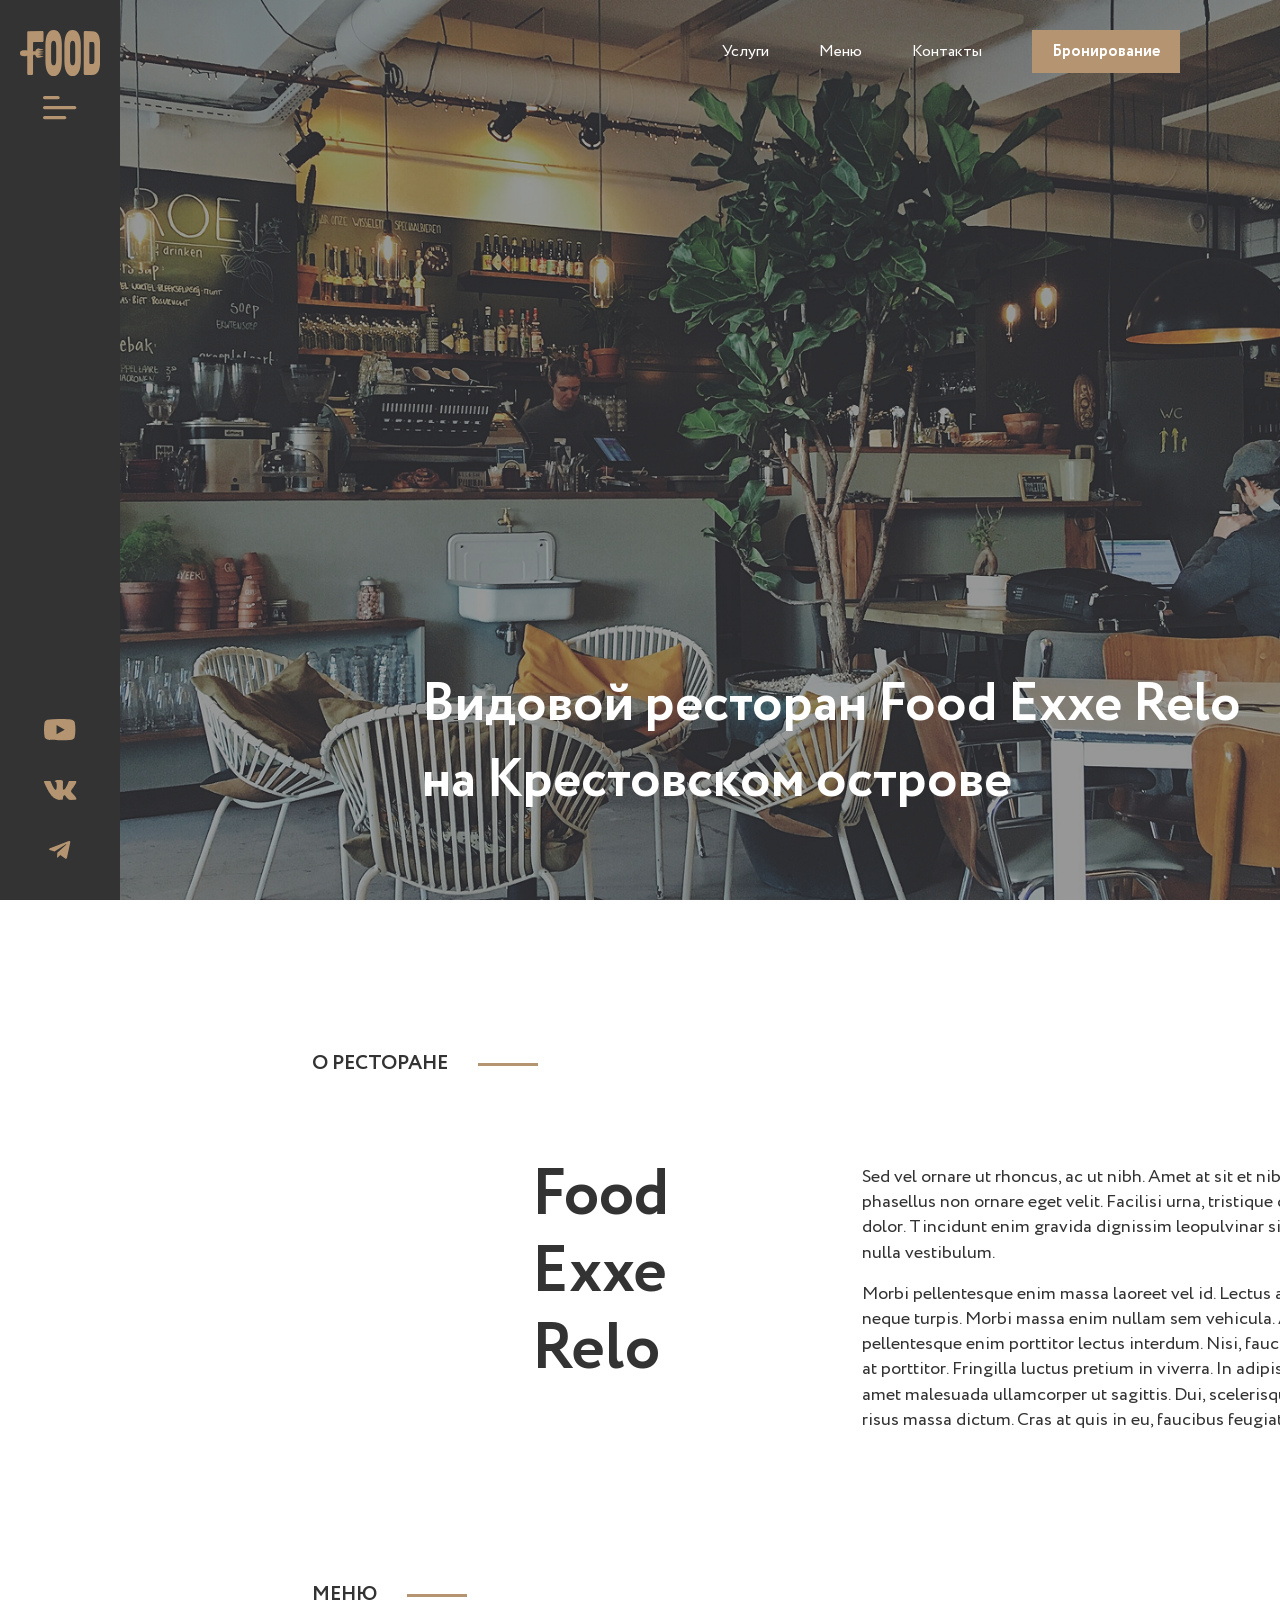
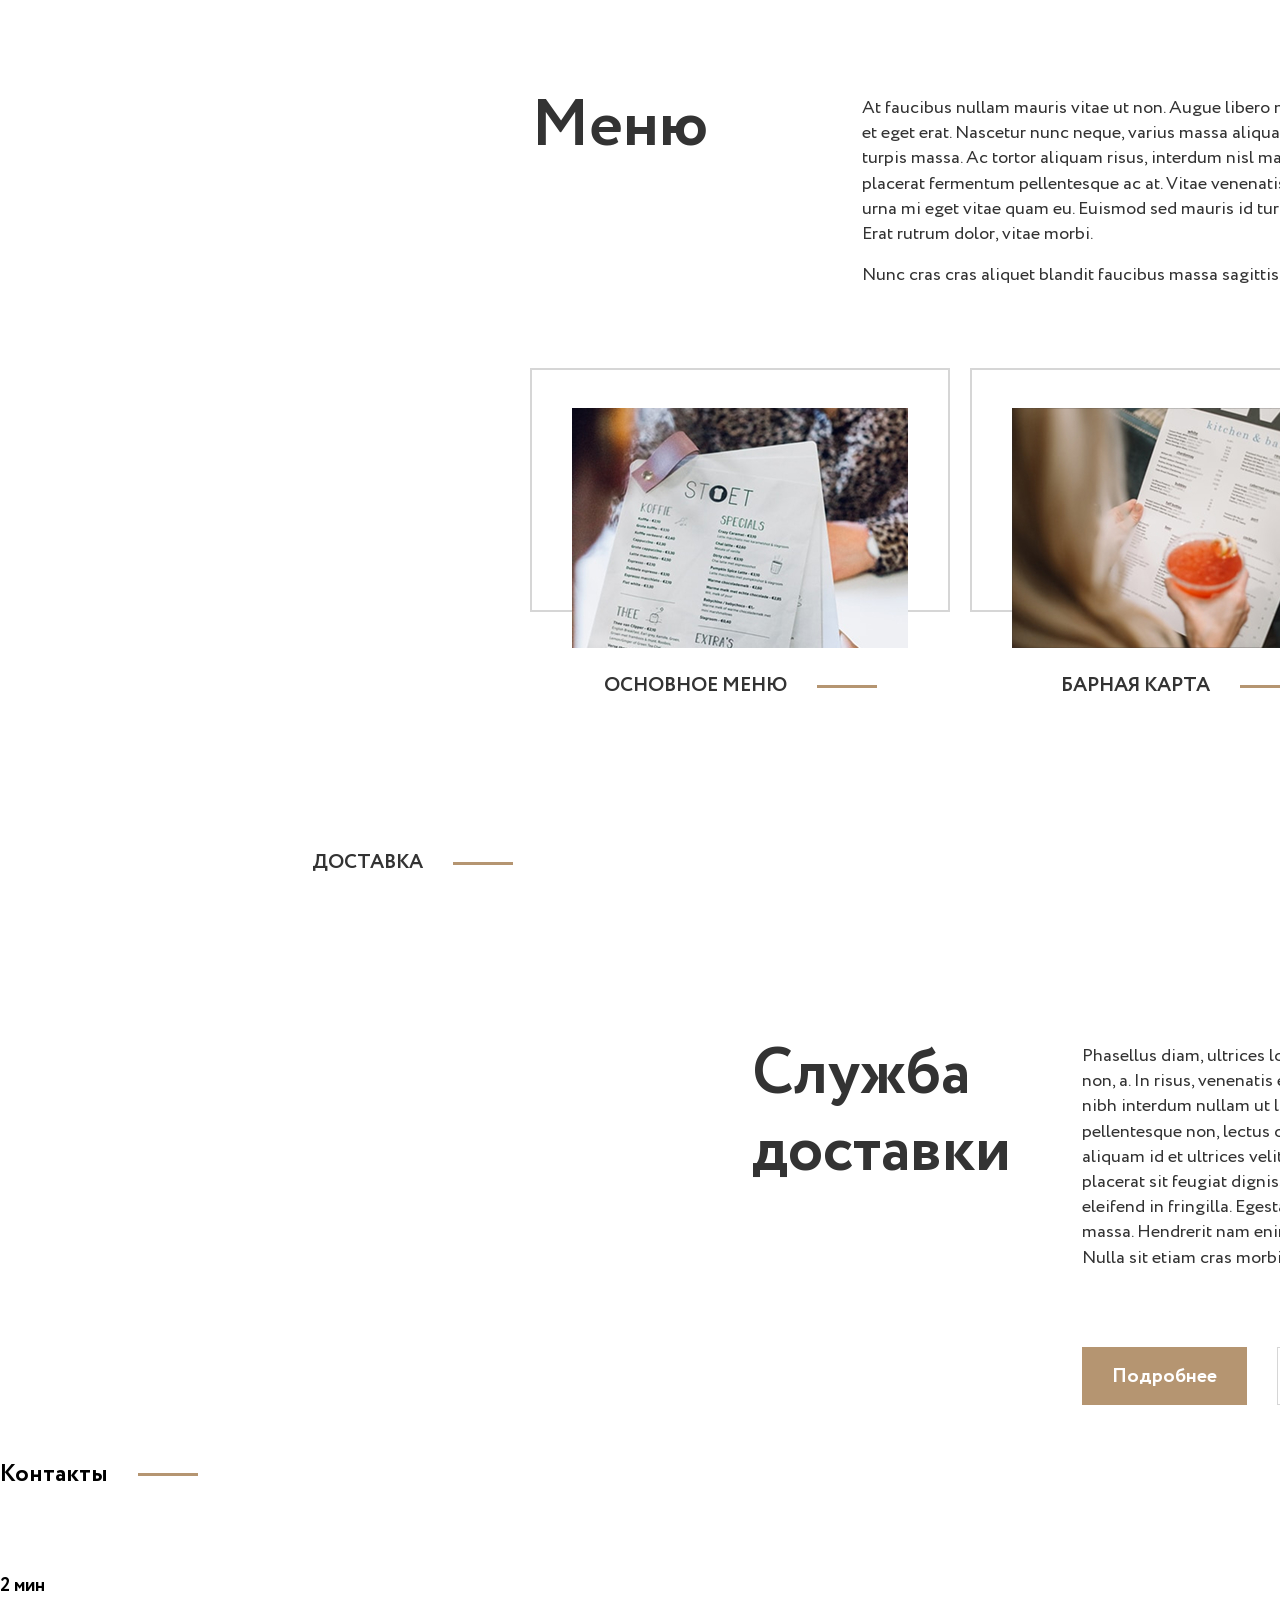
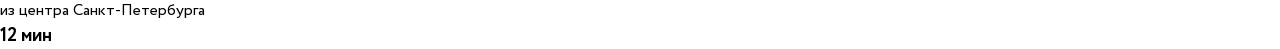
==== commit 146b80d6: "Update index.html" ====
--- a/index.html
+++ b/index.html
@@ -162,6 +162,55 @@
     </div>
 </section>
 
+<section class="contacts">
+
+    <div class="contacts__container section-container">
+
+        <div class="contacts__header section-header">
+            <h2 class="contacts__subtitel sections__subtitel">Контакты</h2>
+            <div class="delivery__strip section__strip">
+                <span class="contacts__strip-line section__strip-line"></span>
+            </div>
+        </div>
+
+        <div class="contacts__content">
+            
+            <div class="contacts__time">
+
+                <div class="time__one">
+                    <h3 class="time__first">2 мин</h3>
+                    <p class="under__text-first">
+                        из центра Санкт-Петербурга
+                    </p>
+                </div>
+
+                <div class="time__two">
+                    <h3 class="time__second">12 мин</h3>
+                    <p class="under__text-second">
+
+                    </p>
+                </div>
+
+                <div class="time__three">
+                    <h3 class="time__third"></h3>
+                    <p class="under__text-third">
+
+                    </p>
+                </div>
+
+                <div class="time__four">
+                    <h3 class="time__fourth"></h3>
+                    <p class="under__text-fourth">
+
+                    </p>
+                </div>
+
+            </div>
+        
+        </div>
+    </div>
+</section>
+
     </main>
 </body>
 
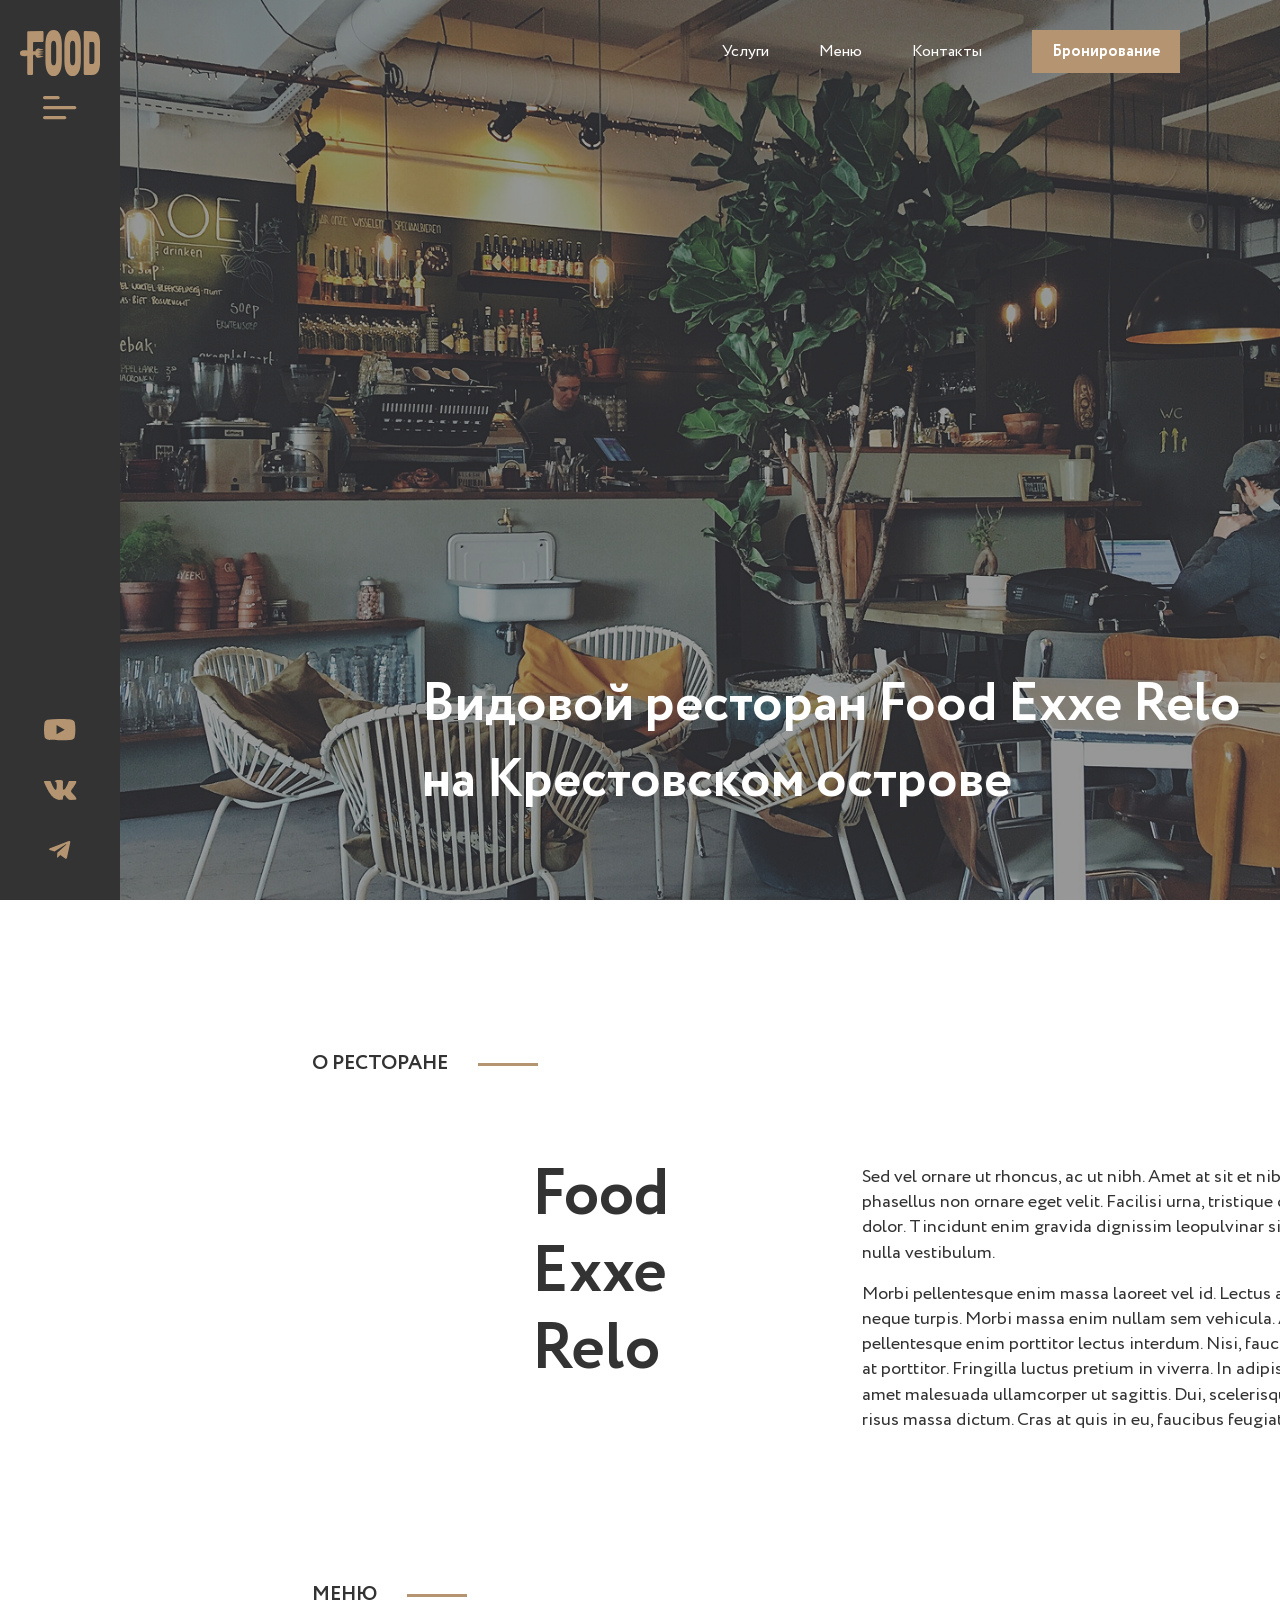
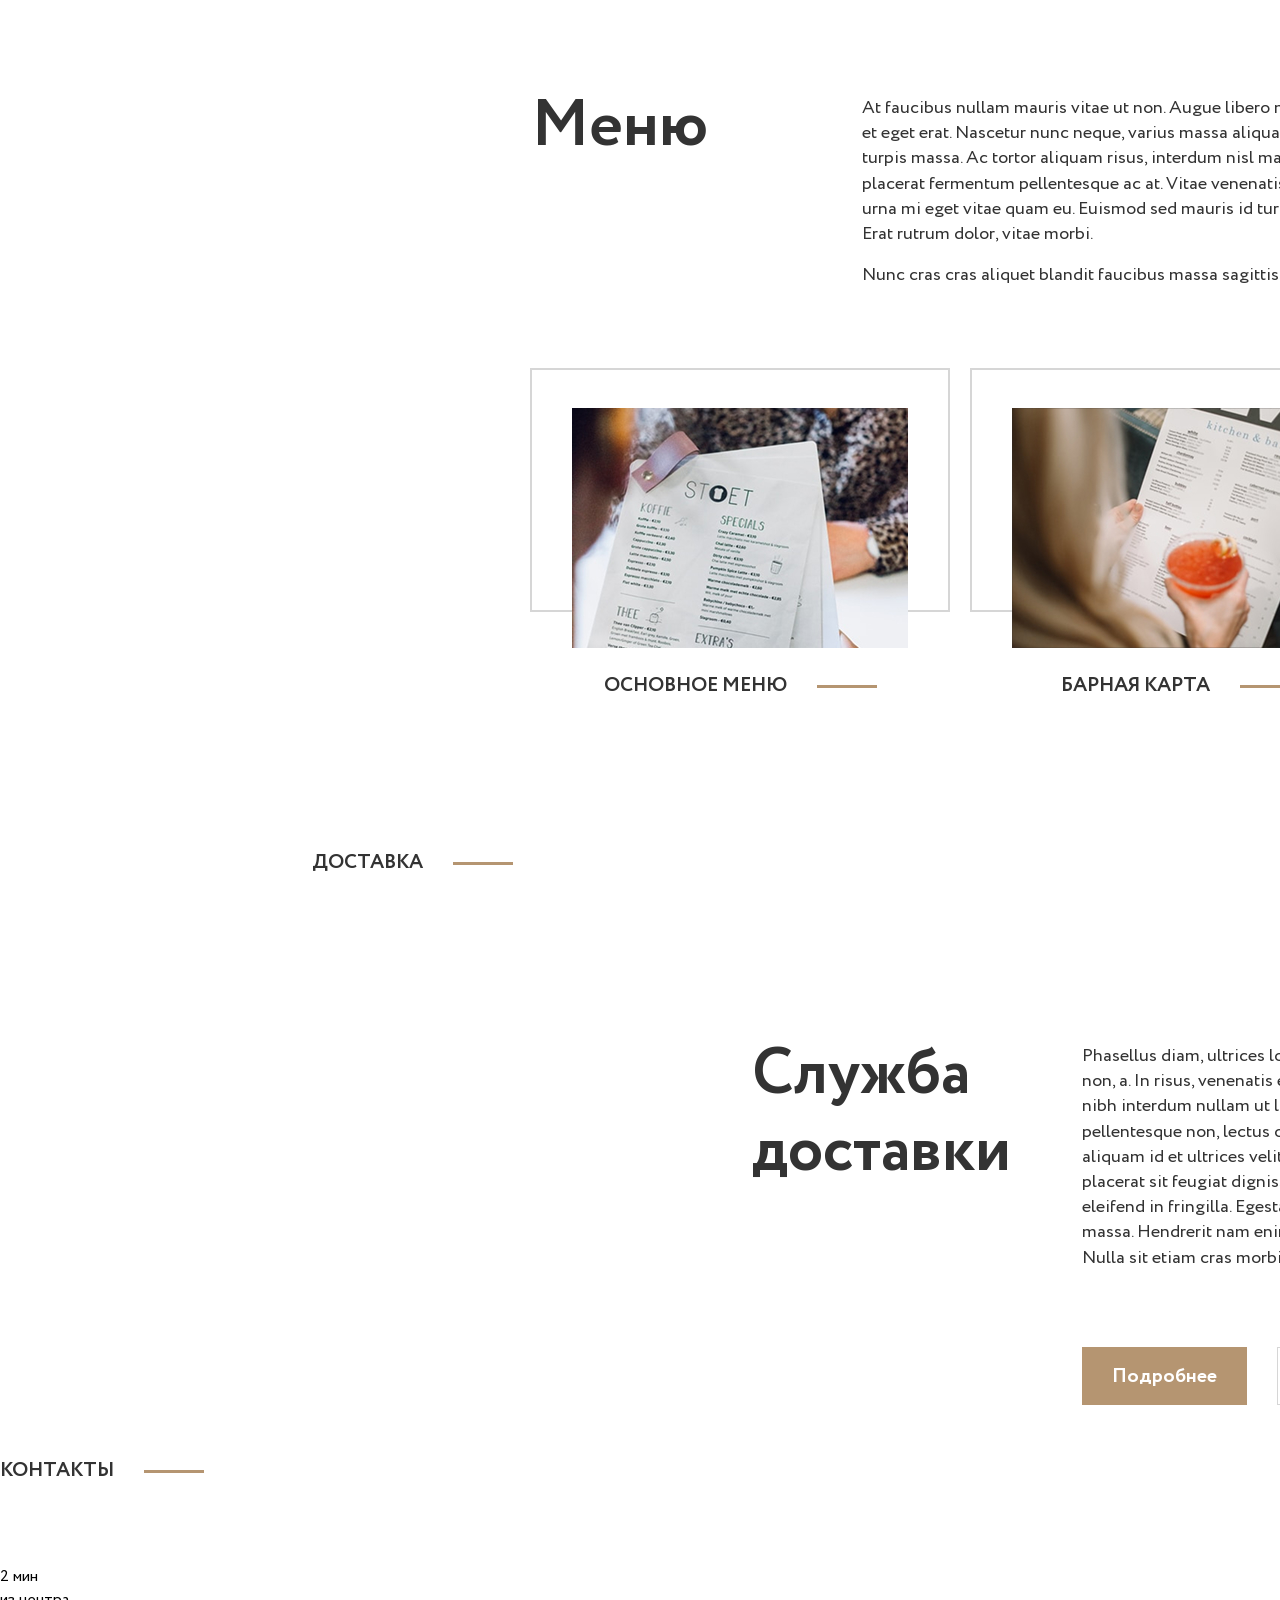
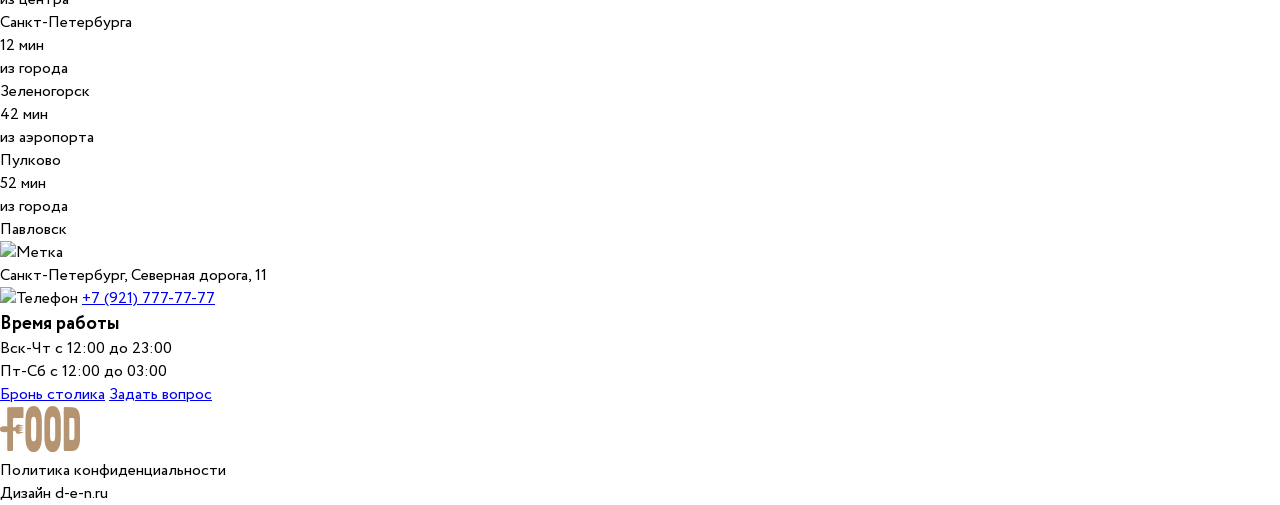
==== commit 56506b75: "Update index.html" ====
--- a/index.html
+++ b/index.html
@@ -4,26 +4,33 @@
 <head>
     <meta charset="UTF-8">
     <meta name="viewport" content="width=device-width, initial-scale=1.0">
-    <title>Food'Exxe Relo</title>
+    <meta name="description" content="Ресторан Food Exxe Relo на Крестовском острове в Санкт-Петербурге">
+    <title>Food Exxe Relo</title>
     <link rel="stylesheet" href="styles/styles.css">
     <link rel="stylesheet" href="styles/fonts.css">
 </head>
 
 <body>
     <main class="main">
+
         <div class="first-screen">
-
             <aside class="left-bar">
                 <div class="left-bar__logo">
-                    <img src="images/logo.svg" alt="Logo">
+                    <img src="images/logo.svg" alt="Логотип ресторана">
                 </div>
                 <div class="left-bar__stripes">
-                    <img src="images/stripes.svg" alt="Полосы">
+                    <img src="images/stripes.svg" alt="Декоративные полосы">
                 </div>
                 <div class="left-bar__socials">
-                    <a href="#"><img src="images/YouTube_icon.svg" alt="YouTube" width="33" height="22"></a>
-                    <a href="#"><img src="images/Vk_icon.svg" alt="Vk" width="33" height="20"></a>
-                    <a href="#"><img src="images/Telegram_icon.svg" alt="Telegram" width="22" height="18"></a>
+                    <a href="#" aria-label="YouTube">
+                        <img src="images/YouTube_icon.svg" alt="YouTube" width="33" height="22">
+                    </a>
+                    <a href="#" aria-label="VK">
+                        <img src="images/Vk_icon.svg" alt="VK" width="33" height="20">
+                    </a>
+                    <a href="#" aria-label="Telegram">
+                        <img src="images/Telegram_icon.svg" alt="Telegram" width="22" height="18">
+                    </a>
                 </div>
             </aside>
 
@@ -41,7 +48,7 @@
                     </div>
                 </header>
                 <h1 class="hero__title">
-                    Видовой ресторан Food Exxe Relo
+                    Видовой ресторан Food Exxe Relo
                     на Крестовском острове
                 </h1>
             </section>
@@ -57,7 +64,9 @@
                 </div>
 
                 <div class="about__row">
-                    <h3 class="about__title section__title-large">Food<br> Exxe<br> Relo</h3>
+                    <h3 class="about__title section__title-large">
+                        Food<br> Exxe<br> Relo
+                    </h3>
                     <div class="about__text-wrapper section__text-wrapper">
                         <p class="about__text section__text">
                             Sed vel ornare ut rhoncus, ac ut nibh. Amet at sit et nibh. In lectus
@@ -107,15 +116,14 @@
 
                     <div class="menu__pictures">
                         <div class="menu__picture">
-                            <img class="picture" src="images/main_menu.jpg" alt="Меню">
+                            <img class="picture" src="images/main_menu.jpg" alt="Основное меню ресторана">
                             <div class="menu__under-text-first">
                                 <h4 class="under__pictures">Основное меню</h4>
                                 <span class="right__strip"></span>
                             </div>
                         </div>
-
                         <div class="menu__picture">
-                            <img class="picture-second" src="images/bar_menu.jpg" alt="Меню">
+                            <img class="picture-second" src="images/bar_menu.jpg" alt="Барная карта ресторана">
                             <div class="menu__under-text-second">
                                 <h4 class="under__pictures">Барная карта</h4>
                                 <span class="right__strip"></span>
@@ -126,92 +134,134 @@
             </div>
         </section>
 
-<section class="delivery">
-    <div class="delivery__container section-container">
-        
-        <div class="delivery__header section-header">
-            <h2 class="delivery__subtitel section__subtitle">Доставка</h2>
-            <div class="delivery__strip section__strip">
-                <span class="delivery__strip-line section__strip-line"></span>
-            </div>
+        <section class="delivery">
+            <div class="delivery__container section-container">
+                <div class="delivery__header section-header">
+                    <h2 class="delivery__subtitle section__subtitle">Доставка</h2>
+                    <div class="delivery__strip section__strip">
+                        <span class="delivery__strip-line section__strip-line"></span>
+                    </div>
+                </div>
+
+                <div class="delivery__content">
+                    <div class="delivery__row">
+                        <h3 class="delivery__title section__title-large">Служба доставки</h3>
+                        <div class="delivery__text-wrapper section__text-wrapper">
+                            <p class="delivery__text section__text">
+                                Phasellus diam, ultrices lobortis integer et. Diam, purus vel sagittis,
+                                non, a. In risus, venenatis enim vitae mauris aliquet orci. Consectetur
+                                nibh interdum nullam ut lobortis eu etiam sem. Et in vitae
+                                pellentesque non, lectus orci natoque faucibus suspendisse. Semper
+                                aliquam id et ultrices velit donec lacus. In odio sit nibh volutpat cras
+                                placerat sit feugiat dignissim. Rutrum et suspendisse tortor, lobortis
+                                eleifend in fringilla. Egestas cursus imperdiet cursus dui, nulla id
+                                massa. Hendrerit nam enim semper porttitor imperdiet diam semper.
+                                Nulla sit etiam cras morbi enim elementum euismod sapien.
+                            </p>
+                            <div class="delivery__buttons">
+                                <a href="#" class="delivery__buttons-first">Подробнее</a>
+                                <a href="#" class="delivery__buttons-second">Условие доставки</a>
+                            </div>
+                        </div>
+                    </div>
+                </div>
+            </div>
+        </section>
+
+        <section class="contacts">
+            <div class="contacts__container section-container">
+                <div class="contacts__header section-header">
+                    <h2 class="contacts__subtitle section__subtitle">Контакты</h2>
+                    <div class="contacts__strip section__strip">
+                        <span class="contacts__strip-line section__strip-line"></span>
+                    </div>
+                </div>
+
+                <div class="contacts__content">
+                    <div class="contacts__time">
+                        <div class="time__one">
+                            <div class="time-value-one">
+                                <span class="time-number">2</span>
+                                <span class="time-unit">мин</span>
+                            </div>
+                            <p class="under__text-first">
+                                из центра<br>Санкт-Петербурга
+                            </p>
+                        </div>
+
+                        <div class="time__two">
+                            <div class="time-value-two">
+                                <span class="time-number">12</span>
+                                <span class="time-unit">мин</span>
+                            </div>
+                            <p class="under__text-second">
+                                из города<br>Зеленогорск
+                            </p>
+                        </div>
+
+                        <div class="time__three">
+                            <div class="time-value-three">
+                                <span class="time-number">42</span>
+                                <span class="time-unit">мин</span>
+                            </div>
+                            <p class="under__text-third">
+                                из аэропорта<br>Пулково
+                            </p>
+                        </div>
+
+                        <div class="time__four">
+                            <div class="time-value-four">
+                                <span class="time-number">52</span>
+                                <span class="time-unit">мин</span>
+                            </div>
+                            <p class="under__text-fourth">
+                                из города<br>Павловск
+                            </p>
+                        </div>
+                    </div>
+
+                    <div class="contacts__info">
+                        <div class="contacts__photo"></div>
+                        <div class="map-content">
+                            <div class="label__and__phone">
+                                <div class="path__with-label">
+                                    <img class="label" src="images/label.svg" alt="Метка" width="12" height="15">
+                                    <p class="contacts__path">Санкт-Петербург, Северная дорога, 11</p>
+                                </div>
+                                <div class="number__with-phone">
+                                    <img class="telephone" src="images/telephone.svg" alt="Телефон" width="13" height="13">
+                                    <a href="tel:+79217777777" class="number">+7 (921) 777-77-77</a>
+                                </div>
+                            </div>
+
+                            <h3 class="opening__hours">Время работы</h3>
+                            <p class="Sun-Thu">
+                                <span class="days">Вск-Чт</span>
+                                <span class="time-range">с 12:00 до 23:00</span>
+                            </p>
+                            <p class="Fri-Sat">
+                                <span class="days">Пт-Сб</span>
+                                <span class="time-range">с 12:00 до 03:00</span>
+                            </p>
+
+                            <div class="contacts__buttons">
+                                <a href="#" class="contacts__buttons-first">Бронь столика</a>
+                                <a href="#" class="contacts__buttons-second">Задать вопрос</a>
+                            </div>
+                        </div>
+                    </div>
+                </div>
+            </div>
+        </section>
+    </main>
+
+    <footer class="footer">
+        <div class="footer__content">
+            <img class="footer__logo" src="images/logo.svg" alt="Логотип ресторана">
+            <p class="footer__policy">Политика конфиденциальности</p>
+            <p class="footer__design">Дизайн d-e-n.ru</p>
         </div>
-
-        <div class="delivery__content">  <!-- ← исправлено: dlivery → delivery -->
-            <div class="delivery__row">
-                <h3 class="delivery__title section__title-large">Служба доставки</h3>
-                <div class="delivery__text-wrapper section__text-wrapper">
-                    <p class="delivery__text section__text">
-                        Phasellus diam, ultrices lobortis integer et. Diam, purus vel sagittis, 
-                        non, a. In risus, venenatis enim vitae mauris aliquet orci. Consectetur 
-                        nibh interdum nullam ut lobortis eu etiam sem. Et in vitae 
-                        pellentesque non, lectus orci natoque faucibus suspendisse. Semper 
-                        aliquam id et ultrices velit donec lacus. In odio sit nibh volutpat cras 
-                        placerat sit feugiat dignissim. Rutrum et suspendisse tortor, lobortis 
-                        eleifend in fringilla. Egestas cursus imperdiet cursus dui, nulla id 
-                        massa. Hendrerit nam enim semper porttitor imperdiet diam semper. 
-                        Nulla sit etiam cras morbi enim elementum euismod sapien.
-                    </p>
-                    <!-- Кнопки ВНУТРИ text-wrapper, чтобы были под текстом -->
-                    <div class="delivery__buttons">
-                        <a href="#" class="delivery__buttons-first">Подробнее</a>
-                        <a href="#" class="delivery__buttons-second">Условие доставки</a>
-                    </div>
-                </div>
-            </div>
-        </div>
-    </div>
-</section>
-
-<section class="contacts">
-
-    <div class="contacts__container section-container">
-
-        <div class="contacts__header section-header">
-            <h2 class="contacts__subtitel sections__subtitel">Контакты</h2>
-            <div class="delivery__strip section__strip">
-                <span class="contacts__strip-line section__strip-line"></span>
-            </div>
-        </div>
-
-        <div class="contacts__content">
-            
-            <div class="contacts__time">
-
-                <div class="time__one">
-                    <h3 class="time__first">2 мин</h3>
-                    <p class="under__text-first">
-                        из центра Санкт-Петербурга
-                    </p>
-                </div>
-
-                <div class="time__two">
-                    <h3 class="time__second">12 мин</h3>
-                    <p class="under__text-second">
-
-                    </p>
-                </div>
-
-                <div class="time__three">
-                    <h3 class="time__third"></h3>
-                    <p class="under__text-third">
-
-                    </p>
-                </div>
-
-                <div class="time__four">
-                    <h3 class="time__fourth"></h3>
-                    <p class="under__text-fourth">
-
-                    </p>
-                </div>
-
-            </div>
-        
-        </div>
-    </div>
-</section>
-
-    </main>
+    </footer>
 </body>
 
 </html>
